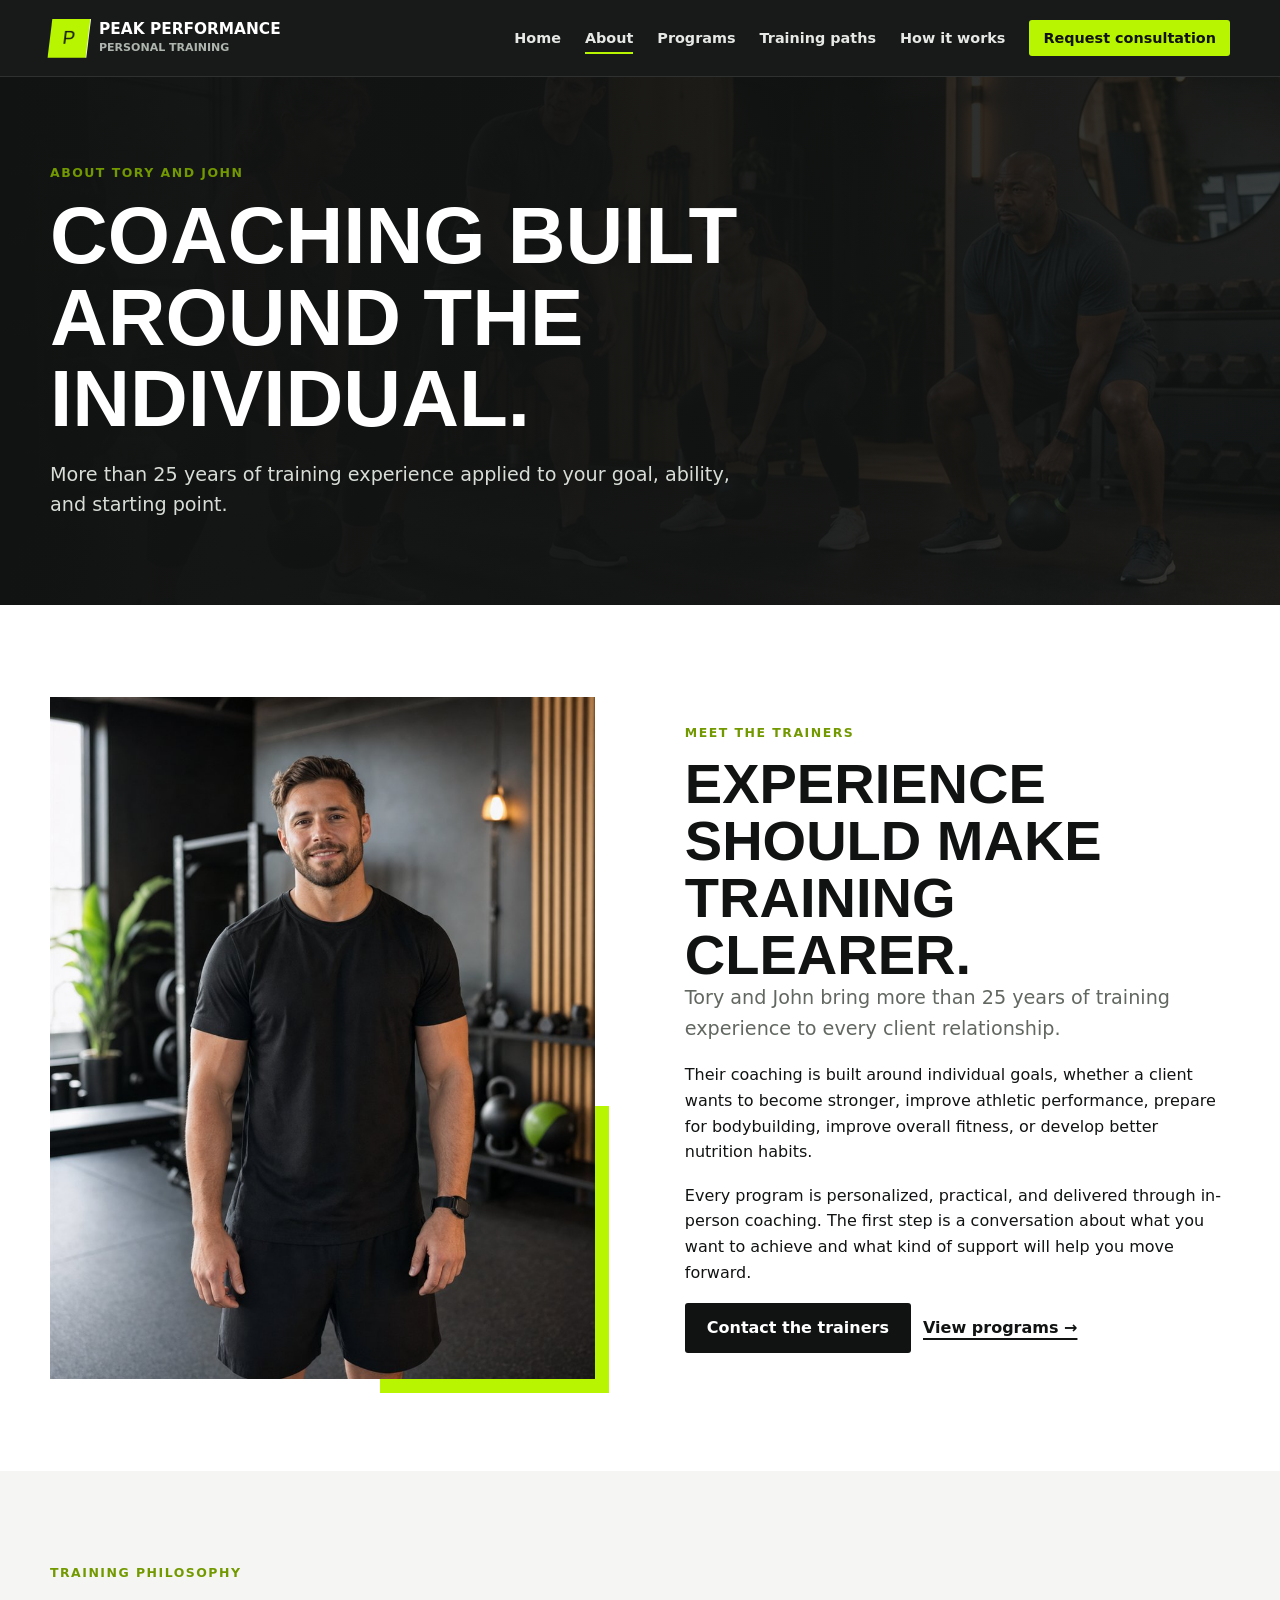
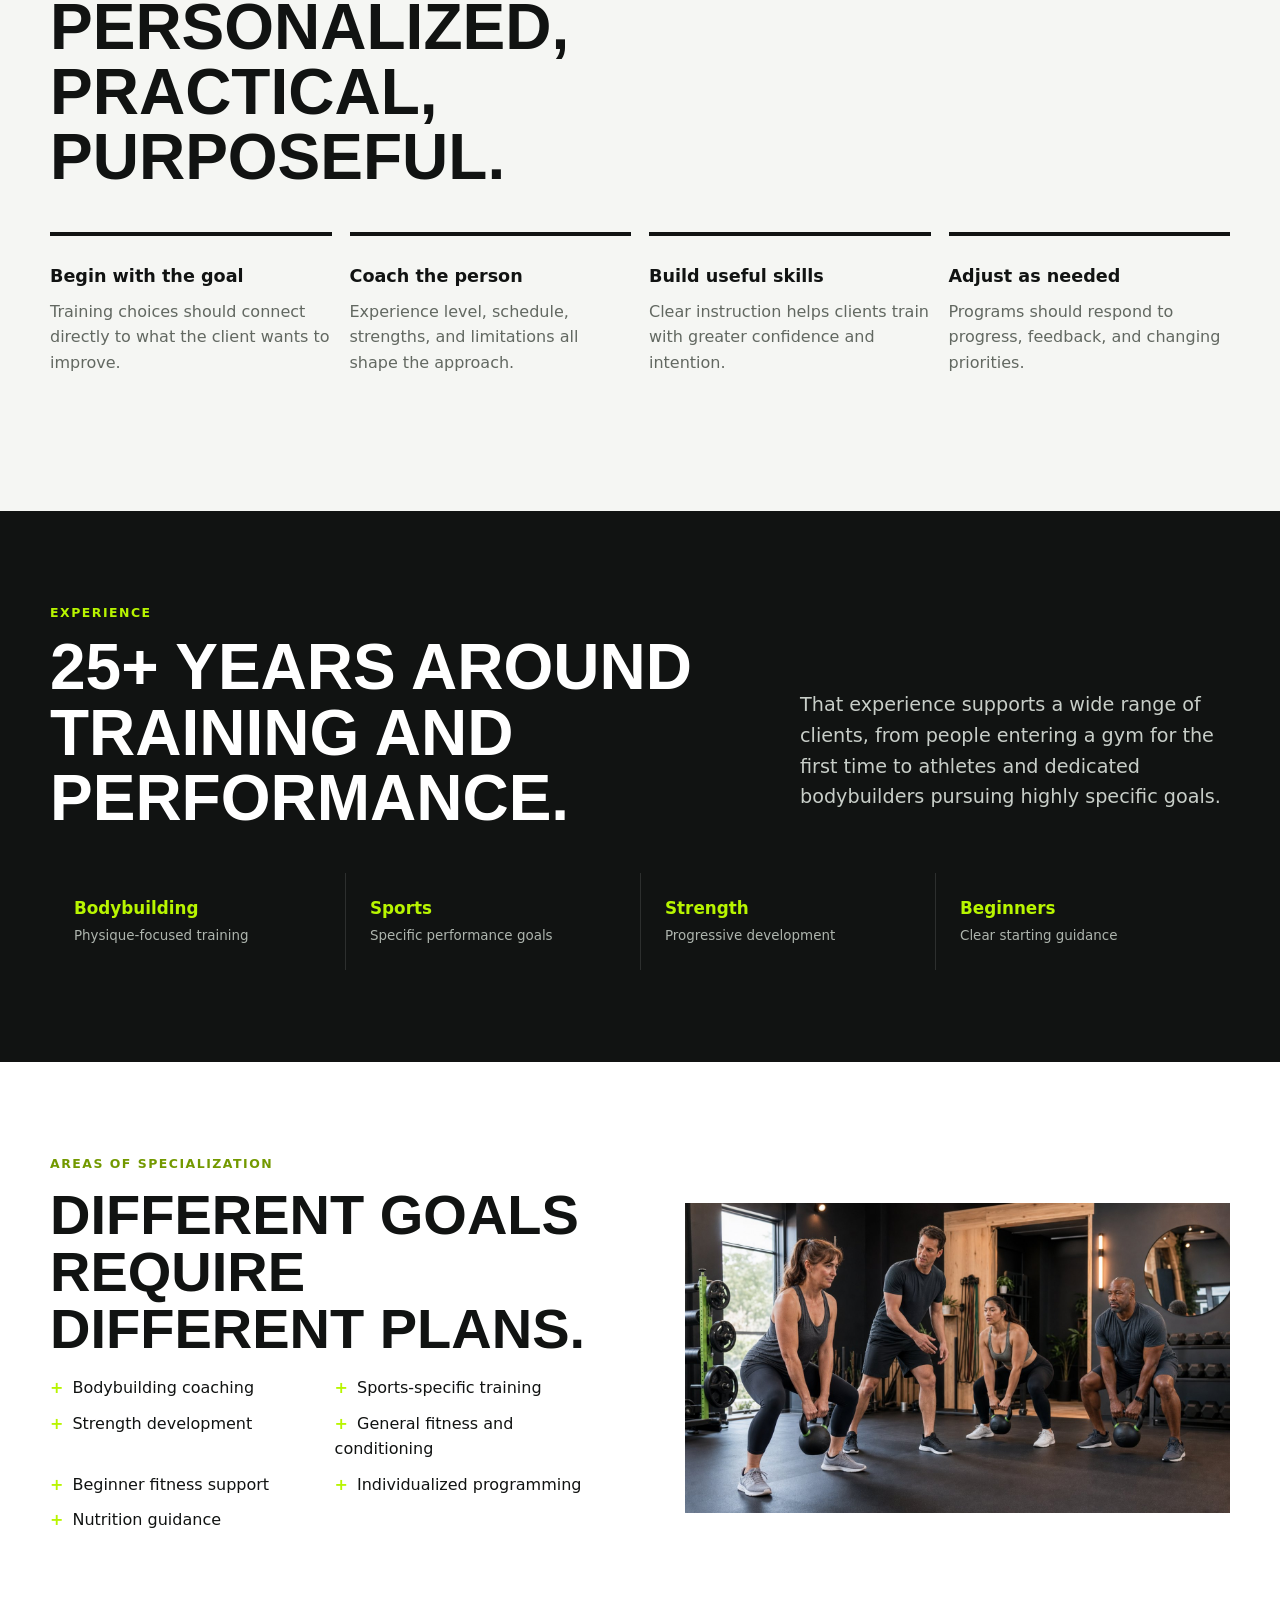
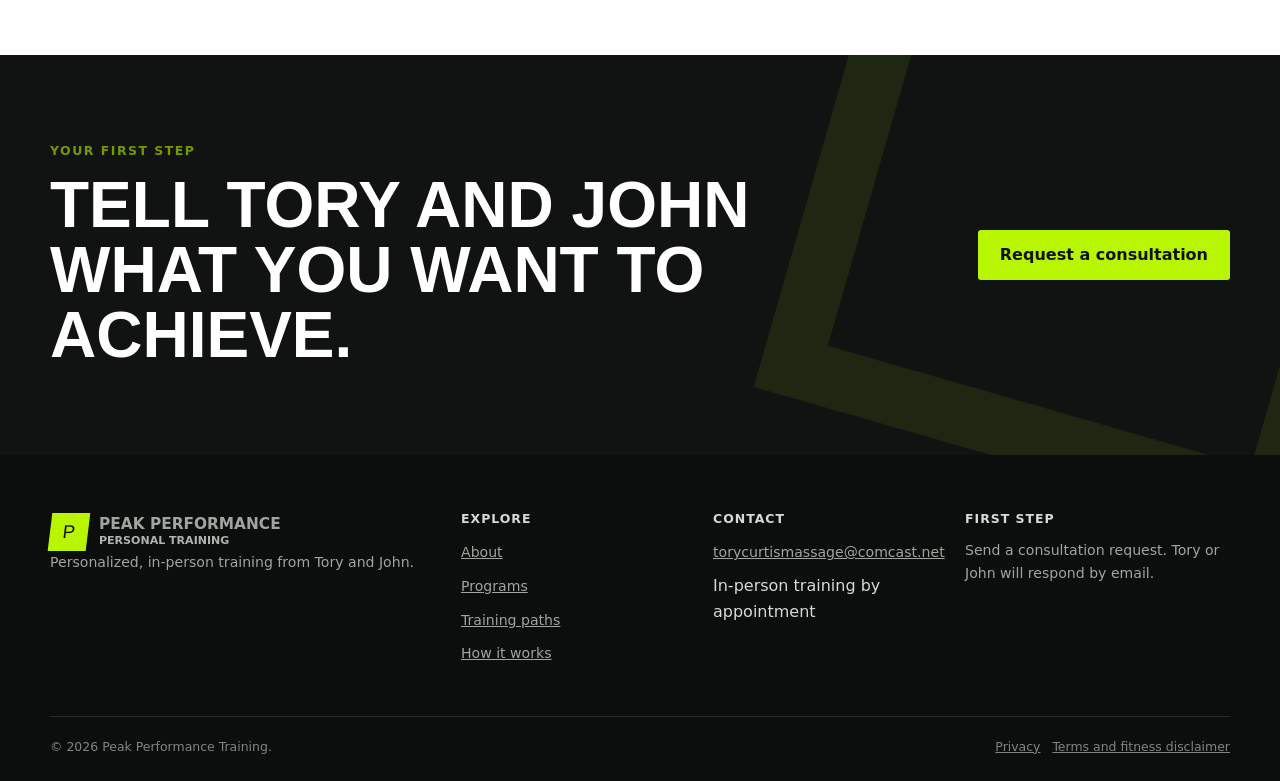
==== about.html @ 2adacbbf "Add files via upload" ====
<!DOCTYPE html>
<html lang="en">
<head>
  <meta charset="utf-8"><meta name="viewport" content="width=device-width, initial-scale=1">
  <meta name="description" content="Meet Tory and John, personal trainers with more than 25 years of experience in individualized strength, bodybuilding, sports, and general fitness coaching.">
  <meta name="theme-color" content="#111312"><meta property="og:title" content="About Tory and John | Peak Performance Training"><meta property="og:image" content="assets/images/trainer-portrait.jpg">
  <title>About Tory and John | Peak Performance Training</title><link rel="stylesheet" href="style.css">
</head>
<body>
  <a class="skip-link" href="#main">Skip to content</a>
  <header class="site-header"><nav class="navbar" aria-label="Primary navigation"><!-- EDITABLE BUSINESS NAME: replace after approval. --><a class="brand" href="index.html" aria-label="Peak Performance Training home"><span class="brand-mark">P</span><span class="brand-copy"><strong>Peak Performance</strong><small>Personal Training</small></span></a><button class="nav-toggle" type="button" aria-label="Open navigation" aria-controls="nav-menu" aria-expanded="false"><span></span><span></span><span></span></button><ul class="nav-menu" id="nav-menu"><li><a href="index.html">Home</a></li><li><a class="active" href="about.html">About</a></li><li><a href="programs.html">Programs</a></li><li><a href="transformations.html">Training paths</a></li><li><a href="pricing.html">How it works</a></li><li><a class="nav-cta" href="contact.html#consultation">Request consultation</a></li></ul></nav></header>
  <main id="main">
    <section class="page-hero"><div class="container reveal"><p class="eyebrow">About Tory and John</p><h1>Coaching built around the individual.</h1><p class="lead">More than 25 years of training experience applied to your goal, ability, and starting point.</p></div></section>
    <section class="section"><div class="container split"><div class="split-media reveal"><img src="assets/images/trainer-portrait.jpg" width="900" height="1125" alt="Trainer in a professional gym environment"></div><div class="reveal"><p class="eyebrow">Meet the trainers</p><h2>Experience should make training clearer.</h2><p class="lead">Tory and John bring more than 25 years of training experience to every client relationship.</p><p>Their coaching is built around individual goals, whether a client wants to become stronger, improve athletic performance, prepare for bodybuilding, improve overall fitness, or develop better nutrition habits.</p><p>Every program is personalized, practical, and delivered through in-person coaching. The first step is a conversation about what you want to achieve and what kind of support will help you move forward.</p><div class="btn-row"><a class="btn btn-dark" href="contact.html#consultation">Contact the trainers</a><a class="text-link" href="programs.html">View programs &rarr;</a></div></div></div></section>
    <section class="section surface"><div class="container"><div class="section-head reveal"><div><p class="eyebrow">Training philosophy</p><h2>Personalized, practical, purposeful.</h2></div></div><div class="value-grid"><article class="value"><strong>Begin with the goal</strong><p>Training choices should connect directly to what the client wants to improve.</p></article><article class="value"><strong>Coach the person</strong><p>Experience level, schedule, strengths, and limitations all shape the approach.</p></article><article class="value"><strong>Build useful skills</strong><p>Clear instruction helps clients train with greater confidence and intention.</p></article><article class="value"><strong>Adjust as needed</strong><p>Programs should respond to progress, feedback, and changing priorities.</p></article></div></div></section>
    <section class="section dark"><div class="container"><div class="section-head reveal"><div><p class="eyebrow">Experience</p><h2>25+ years around training and performance.</h2></div><p class="lead">That experience supports a wide range of clients, from people entering a gym for the first time to athletes and dedicated bodybuilders pursuing highly specific goals.</p></div><div class="trust-grid"><div class="trust-item"><strong>Bodybuilding</strong><span>Physique-focused training</span></div><div class="trust-item"><strong>Sports</strong><span>Specific performance goals</span></div><div class="trust-item"><strong>Strength</strong><span>Progressive development</span></div><div class="trust-item"><strong>Beginners</strong><span>Clear starting guidance</span></div></div></div></section>
    <section class="section"><div class="container split"><div class="reveal"><p class="eyebrow">Areas of specialization</p><h2>Different goals require different plans.</h2><ul class="credential-list"><li>Bodybuilding coaching</li><li>Sports-specific training</li><li>Strength development</li><li>General fitness and conditioning</li><li>Beginner fitness support</li><li>Individualized programming</li><li>Nutrition guidance</li></ul></div><img class="reveal" src="assets/images/group-training.jpg" width="1600" height="900" alt="In-person strength coaching in a gym with racks, weights, and training equipment" decoding="async"></div></section>
    <section class="cta"><div class="container"><div><p class="eyebrow">Your first step</p><h2>Tell Tory and John what you want to achieve.</h2></div><a class="btn btn-primary" href="contact.html#consultation">Request a consultation</a></div></section>
  </main>
  <footer class="site-footer"><div class="container"><div class="footer-grid"><div><a class="brand" href="index.html"><span class="brand-mark">P</span><span class="brand-copy"><strong>Peak Performance</strong><small>Personal Training</small></span></a><p>Personalized, in-person training from Tory and John.</p></div><div><h3>Explore</h3><ul class="footer-links"><li><a href="about.html">About</a></li><li><a href="programs.html">Programs</a></li><li><a href="transformations.html">Training paths</a></li><li><a href="pricing.html">How it works</a></li></ul></div><div><h3>Contact</h3><ul class="footer-links"><li><a href="mailto:torycurtismassage@comcast.net">torycurtismassage@comcast.net</a></li><li>In-person training by appointment</li></ul></div><div><h3>First step</h3><p>Send a consultation request. Tory or John will respond by email.</p></div></div><div class="footer-bottom"><span>&copy; <span data-year></span> Peak Performance Training.</span><span><a href="privacy.html">Privacy</a> &nbsp; <a href="terms.html">Terms and fitness disclaimer</a></span></div></div></footer>
  <button class="back-to-top" type="button" aria-label="Back to top">&uarr;</button><script src="script.js" defer></script><script defer src="/_vercel/insights/script.js"></script><script defer src="/_vercel/speed-insights/script.js"></script>
</body></html>
---- style.css ----
/* ================================================================
   PEAK PERFORMANCE TRAINING
   EDITABLE COLORS: Change the variables in :root.
   ================================================================ */
:root {
  --ink: #111312;
  --charcoal: #1b1e1c;
  --surface: #f5f6f3;
  --white: #ffffff;
  --muted: #626861;
  --line: #d9ddd7;
  --green: #b8f500;
  --green-dark: #739900;
  --warm: #f28a3b;
  --max: 1180px;
  --header: 76px;
  --radius: 6px;
  --shadow: 0 16px 48px rgba(17, 19, 18, 0.12);
}

* { box-sizing: border-box; }
[hidden] { display: none !important; }
html { scroll-behavior: smooth; }
body {
  margin: 0;
  overflow-x: clip;
  color: var(--ink);
  background: var(--white);
  font-family: Inter, ui-sans-serif, system-ui, -apple-system, BlinkMacSystemFont, "Segoe UI", sans-serif;
  line-height: 1.6;
  letter-spacing: 0;
}
img { display: block; max-width: 100%; height: auto; }
a { color: inherit; }
button, input, select, textarea { font: inherit; }
button { cursor: pointer; }
:focus-visible { outline: 3px solid var(--warm); outline-offset: 3px; }
.skip-link { position: fixed; top: -80px; left: 16px; z-index: 9999; padding: 12px 16px; background: var(--white); color: var(--ink); }
.skip-link:focus { top: 12px; }
.container { width: min(calc(100% - 40px), var(--max)); margin-inline: auto; }
.section { padding: 92px 0; }
.section-sm { padding: 64px 0; }
.surface { background: var(--surface); }
.dark { color: var(--white); background: var(--ink); }
.eyebrow { margin: 0 0 12px; color: var(--green-dark); font-size: 0.78rem; font-weight: 850; letter-spacing: 0.12em; text-transform: uppercase; }
.dark .eyebrow, .hero .eyebrow { color: var(--green); }
h1, h2, h3 { margin: 0; font-family: "Arial Narrow", Impact, sans-serif; font-weight: 800; line-height: 1.02; letter-spacing: 0; text-transform: uppercase; }
h1 { max-width: 900px; font-size: 5.5rem; }
h2 { font-size: 4rem; }
h3 { font-size: 1.5rem; }
p { margin: 0 0 18px; }
.lead { max-width: 720px; color: var(--muted); font-size: 1.2rem; }
.dark .lead { color: #c8cec8; }
.section-head { display: flex; align-items: end; justify-content: space-between; gap: 32px; margin-bottom: 42px; }
.section-head h2 { max-width: 760px; }
.section-head .lead { max-width: 430px; }
.btn-row { display: flex; flex-wrap: wrap; gap: 12px; align-items: center; }
.btn { display: inline-flex; min-height: 50px; align-items: center; justify-content: center; gap: 9px; padding: 0 21px; border: 1px solid transparent; border-radius: 3px; font-weight: 800; text-decoration: none; transition: transform 180ms ease, background 180ms ease, color 180ms ease, border-color 180ms ease; }
.btn:hover { transform: translateY(-2px); }
.btn-primary { color: var(--ink); background: var(--green); }
.btn-primary:hover { background: #cbff2b; }
.btn-dark { color: var(--white); background: var(--ink); }
.btn-dark:hover { background: #303531; }
.btn-outline { color: var(--white); border-color: rgba(255,255,255,.45); background: transparent; }
.btn-outline:hover { color: var(--ink); border-color: var(--white); background: var(--white); }
.text-link { display: inline-flex; align-items: center; gap: 8px; color: var(--ink); font-weight: 850; text-decoration-thickness: 2px; text-underline-offset: 5px; }

/* Header: EDITABLE BUSINESS NAME, PHONE, AND LINKS are in each HTML file. */
.site-header { position: sticky; top: 0; z-index: 1000; min-height: var(--header); color: var(--white); background: rgba(17,19,18,.97); border-bottom: 1px solid rgba(255,255,255,.1); }
.navbar { width: min(calc(100% - 40px), var(--max)); min-height: var(--header); margin: auto; display: flex; align-items: center; gap: 30px; }
.brand { display: inline-flex; align-items: center; gap: 11px; color: var(--white); text-decoration: none; }
.brand-mark { display: grid; width: 38px; height: 38px; place-items: center; color: var(--ink); background: var(--green); font-family: Impact, sans-serif; font-size: 1.15rem; transform: skew(-7deg); }
.brand-copy { line-height: 1; }
.brand-copy strong { display: block; font-size: .96rem; text-transform: uppercase; }
.brand-copy small { color: #aeb5ae; font-size: .69rem; font-weight: 700; text-transform: uppercase; }
.nav-menu { display: flex; align-items: center; gap: 24px; margin: 0 0 0 auto; padding: 0; list-style: none; }
.nav-menu a { position: relative; color: #e5e8e4; font-size: .9rem; font-weight: 750; text-decoration: none; }
.nav-menu a:not(.nav-cta)::after { content: ""; position: absolute; left: 0; bottom: -8px; width: 100%; height: 2px; background: var(--green); transform: scaleX(0); transform-origin: left; transition: transform 180ms ease; }
.nav-menu a:hover::after, .nav-menu a.active::after { transform: scaleX(1); }
.nav-cta { padding: 10px 14px; color: var(--ink) !important; background: var(--green); border-radius: 3px; }
.nav-toggle { display: none; width: 44px; height: 44px; margin-left: auto; border: 0; background: transparent; }
.nav-toggle span { display: block; width: 24px; height: 2px; margin: 5px auto; background: var(--white); transition: transform 180ms ease, opacity 180ms ease; }
.nav-toggle.open span:nth-child(1) { transform: translateY(7px) rotate(45deg); }
.nav-toggle.open span:nth-child(2) { opacity: 0; }
.nav-toggle.open span:nth-child(3) { transform: translateY(-7px) rotate(-45deg); }

/* Home */
.hero { position: relative; min-height: calc(100vh - var(--header)); display: flex; align-items: end; color: var(--white); background: #101311 url("assets/images/hero-training.jpg") center / cover no-repeat; overflow: hidden; }
.hero::before { content: ""; position: absolute; inset: 0; background: linear-gradient(90deg, rgba(9,11,10,.96) 0%, rgba(9,11,10,.72) 46%, rgba(9,11,10,.08) 78%); }
.hero::after { content: ""; position: absolute; left: 0; bottom: 0; width: 40%; height: 7px; background: var(--green); }
.hero-content { position: relative; z-index: 1; width: min(calc(100% - 40px), var(--max)); margin: auto; padding: 52px 0 46px; }
.hero-content h1 { max-width: 700px; font-size: 4.5rem; }
.hero-content .lead { max-width: 590px; margin: 16px 0 22px; color: #e1e4e0; }
.trainer-line { display: flex; align-items: center; gap: 12px; margin-bottom: 18px; font-weight: 800; text-transform: uppercase; }
.trainer-line::before { content: ""; width: 42px; height: 3px; background: var(--green); }
.trust-bar { color: var(--white); background: var(--charcoal); }
.trust-grid { display: grid; grid-template-columns: repeat(4, 1fr); }
.trust-item { padding: 22px 24px; border-left: 1px solid rgba(255,255,255,.12); }
.trust-item:first-child { border-left: 0; }
.trust-item strong { display: block; color: var(--green); font-size: 1.05rem; }
.trust-item span { color: #aeb5ae; font-size: .84rem; }
.program-grid { display: grid; grid-template-columns: repeat(3, 1fr); border-top: 1px solid var(--line); border-left: 1px solid var(--line); }
.program-card { position: relative; min-height: 285px; padding: 30px; border-right: 1px solid var(--line); border-bottom: 1px solid var(--line); background: var(--white); transition: background 180ms ease, transform 180ms ease; }
.program-card:hover { z-index: 1; background: #faffed; transform: translateY(-4px); box-shadow: var(--shadow); }
.icon-box { display: grid; width: 46px; height: 46px; margin-bottom: 34px; place-items: center; color: var(--ink); background: var(--green); font-weight: 900; transform: skew(-5deg); }
.program-card p { color: var(--muted); }
.program-card .text-link { margin-top: 8px; }
.trainer-feature { display: grid; grid-template-columns: .86fr 1.14fr; min-height: 620px; }
.trainer-feature img { width: 100%; height: 100%; object-fit: cover; object-position: center top; }
.trainer-copy { display: flex; flex-direction: column; justify-content: center; padding: 70px clamp(32px, 7vw, 92px); color: var(--white); background: var(--ink); }
.trainer-copy h2 { margin-bottom: 24px; }
.credential-list { display: grid; grid-template-columns: 1fr 1fr; gap: 10px 24px; margin: 18px 0 30px; padding: 0; list-style: none; }
.credential-list li::before { content: "+"; margin-right: 9px; color: var(--green); font-weight: 900; }
.stats { display: grid; grid-template-columns: repeat(4, 1fr); gap: 1px; background: var(--line); }
.stat { padding: 34px 24px; text-align: center; background: var(--white); }
.stat strong { display: block; font-family: Impact, sans-serif; font-size: 3.7rem; line-height: 1; }
.stat span { color: var(--muted); font-size: .85rem; font-weight: 750; text-transform: uppercase; }
.transformation-feature { display: grid; grid-template-columns: 1.35fr .65fr; overflow: hidden; color: var(--white); background: var(--ink); }
.transformation-feature img { width: 100%; height: 100%; min-height: 460px; object-fit: cover; }
.transformation-copy { display: flex; flex-direction: column; justify-content: center; padding: 48px; }
.result-list { margin: 22px 0 28px; padding: 0; list-style: none; }
.result-list li { padding: 11px 0; border-top: 1px solid rgba(255,255,255,.16); }
.result-list strong { color: var(--green); }

/* Inner pages */
.page-hero { position: relative; min-height: 430px; display: flex; align-items: end; padding: 86px 0 66px; color: var(--white); background: #151816; overflow: hidden; }
.page-hero::before { content: ""; position: absolute; inset: 0; opacity: .26; background: url("assets/images/group-training.jpg") center / cover no-repeat; }
.page-hero::after { content: ""; position: absolute; inset: 0; background: linear-gradient(90deg, #111312 0%, rgba(17,19,18,.8) 56%, rgba(17,19,18,.25)); }
.page-hero .container { position: relative; z-index: 1; }
.page-hero h1 { max-width: 830px; font-size: 5rem; }
.page-hero .lead { margin-top: 20px; color: #d8ddd7; }
.page-hero .btn { margin-top: 10px; }
.split { display: grid; grid-template-columns: 1fr 1fr; gap: clamp(36px, 7vw, 90px); align-items: center; }
.split > *, .program-detail > *, .contact-layout > *, .gallery-grid > *, .footer-grid > * { min-width: 0; }
.split h2 { font-size: 3.5rem; }
.split-media { position: relative; }
.split-media img { width: 100%; aspect-ratio: 4 / 5; object-fit: cover; }
.split-media::after { content: ""; position: absolute; right: -14px; bottom: -14px; width: 42%; height: 42%; z-index: -1; background: var(--green); }
.value-grid { display: grid; grid-template-columns: repeat(4, 1fr); gap: 18px; }
.value { padding: 26px 0; border-top: 4px solid var(--ink); }
.value strong { display: block; margin-bottom: 8px; font-size: 1.1rem; }
.value p { color: var(--muted); }
.timeline { position: relative; display: grid; grid-template-columns: repeat(4, 1fr); gap: 24px; margin-top: 42px; }
.timeline::before { content: ""; position: absolute; top: 18px; left: 0; right: 0; height: 2px; background: var(--line); }
.timeline-item { position: relative; padding-top: 46px; }
.timeline-item::before { content: ""; position: absolute; top: 10px; left: 0; width: 18px; height: 18px; border: 5px solid var(--white); border-radius: 50%; background: var(--green-dark); box-shadow: 0 0 0 2px var(--green-dark); }
.timeline-item strong { display: block; font-size: 1.1rem; }
.timeline-item span { color: var(--muted); }

/* Programs */
.program-detail { display: grid; grid-template-columns: 80px 1fr .65fr; gap: 28px; padding: 42px 0; border-top: 1px solid var(--line); align-items: start; }
.program-number { font-family: Impact, sans-serif; font-size: 2.8rem; color: var(--green-dark); }
.program-detail h2 { margin-bottom: 16px; font-size: 3.2rem; }
.program-detail p { color: var(--muted); }
.program-meta { padding-left: 28px; border-left: 1px solid var(--line); }
.program-meta strong { display: block; margin-top: 12px; font-size: .76rem; text-transform: uppercase; }
.program-meta span { color: var(--muted); }

/* Transformations */
.gallery-grid { display: grid; grid-template-columns: repeat(2, 1fr); gap: 24px; }
.story { overflow: hidden; border: 1px solid var(--line); background: var(--white); }
.story img { width: 100%; aspect-ratio: 16 / 9; object-fit: cover; }
.story-copy { padding: 28px; }
.story-copy p { color: var(--muted); }
.story-metrics { display: flex; flex-wrap: wrap; gap: 8px; margin-top: 20px; }
.metric { padding: 7px 10px; color: var(--ink); background: #e9f5c7; border-radius: 2px; font-size: .78rem; font-weight: 800; }
.disclaimer { padding: 18px 20px; color: #545a54; background: #f0f1ee; border-left: 4px solid var(--warm); font-size: .85rem; }

/* Pricing */
.plan-finder-section { background: var(--ink); color: var(--white); }
.plan-finder-layout { display: grid; grid-template-columns: .72fr 1.28fr; gap: clamp(40px, 8vw, 100px); align-items: start; }
.plan-finder-intro { position: sticky; top: calc(var(--header) + 36px); }
.plan-finder-intro h2 { max-width: 500px; }
.plan-finder-intro .lead { margin-top: 20px; color: #c8cec8; }
.plan-finder-points { display: flex; flex-wrap: wrap; gap: 10px 22px; margin: 28px 0 0; padding: 0; list-style: none; }
.plan-finder-points li { color: #dfe4de; font-size: .84rem; font-weight: 800; }
.plan-finder-points li::before { content: "+"; margin-right: 8px; color: var(--green); }
.plan-quiz { min-height: 540px; padding: clamp(26px, 4vw, 46px); color: var(--ink); background: var(--white); }
.quiz-progress { margin-bottom: 32px; }
.quiz-progress > div:first-child { display: flex; justify-content: space-between; gap: 18px; margin-bottom: 11px; font-size: .78rem; text-transform: uppercase; }
.quiz-progress span { color: var(--muted); }
.quiz-progress-track { height: 5px; overflow: hidden; background: var(--line); }
.quiz-progress-track span { display: block; height: 100%; background: var(--green-dark); transition: width 220ms ease; }
.quiz-step { margin: 0; padding: 0; border: 0; }
.quiz-step legend { margin-bottom: 24px; font-family: "Arial Narrow", Impact, sans-serif; font-size: 2.15rem; font-weight: 800; line-height: 1.05; text-transform: uppercase; }
.quiz-option { display: flex; min-height: 82px; align-items: center; gap: 14px; margin-bottom: 10px; padding: 14px 16px; border: 1px solid var(--line); cursor: pointer; transition: border-color 160ms ease, background 160ms ease; }
.quiz-option:hover, .quiz-option:has(input:checked) { border-color: var(--ink); background: #f5fbdc; box-shadow: inset 5px 0 var(--green); }
.quiz-option input { flex: 0 0 auto; width: 20px; height: 20px; accent-color: var(--green-dark); }
.quiz-option span { display: grid; }
.quiz-option strong { font-size: .98rem; }
.quiz-option small { color: var(--muted); }
.quiz-actions { display: flex; align-items: center; justify-content: flex-end; gap: 22px; margin-top: 24px; }
.quiz-back, .quiz-restart { padding: 8px 0; color: var(--ink); border: 0; border-bottom: 2px solid var(--ink); background: transparent; font-weight: 800; }
.quiz-message { min-height: 24px; margin: 12px 0 0; color: #9a4e16; font-weight: 800; }
.quiz-result { padding-top: 8px; }
.quiz-result:focus { outline: none; }
.quiz-result-heading { display: flex; align-items: end; justify-content: space-between; gap: 20px; margin-bottom: 16px; padding-bottom: 18px; border-bottom: 1px solid var(--line); }
.quiz-result-heading h3 { font-size: 2.5rem; }
.quiz-result-heading > strong { color: var(--green-dark); font-size: 1.05rem; }
.quiz-result .feature-list { margin: 24px 0; }
.quiz-result > small { display: block; margin-top: 20px; color: var(--muted); }
.pricing-grid { display: grid; grid-template-columns: repeat(3, 1fr); gap: 18px; align-items: stretch; }
.price-card { position: relative; display: flex; flex-direction: column; padding: 34px; border: 1px solid var(--line); background: var(--white); }
.price-card.featured { border: 2px solid var(--ink); box-shadow: var(--shadow); }
.price-badge { position: absolute; top: 0; right: 0; padding: 7px 12px; color: var(--ink); background: var(--green); font-size: .7rem; font-weight: 900; text-transform: uppercase; }
.price { margin: 22px 0 4px; font-family: Impact, sans-serif; font-size: 3.8rem; line-height: 1; }
.price small { font-family: inherit; font-size: 1rem; }
.price-card > p { color: var(--muted); }
.plan-fit { display: grid; gap: 0; margin: 22px 0 0; border-top: 1px solid var(--line); }
.plan-fit div { display: grid; grid-template-columns: .8fr 1.2fr; gap: 12px; padding: 10px 0; border-bottom: 1px solid var(--line); }
.plan-fit dt { color: var(--muted); font-size: .72rem; font-weight: 850; text-transform: uppercase; }
.plan-fit dd { margin: 0; font-size: .82rem; font-weight: 800; }
.feature-list { flex: 1; margin: 24px 0 30px; padding: 0; list-style: none; }
.feature-list li { padding: 10px 0; border-top: 1px solid var(--line); }
.feature-list li::before { content: "+"; margin-right: 9px; color: var(--green-dark); font-weight: 900; }
.payment-actions { display: grid; gap: 14px; }
.payment-actions .text-link { width: fit-content; font-size: .86rem; }
.payment-status, .integration-status { min-height: 28px; margin: 24px 0 0; color: #9a4e16; font-weight: 800; }
.secure-checkout { display: flex; align-items: center; gap: 24px; margin-top: 28px; padding: 20px 24px; color: var(--white); background: var(--charcoal); }
.secure-checkout strong { flex: 0 0 auto; color: var(--green); }
.secure-checkout span { color: #c8cec8; font-size: .86rem; }
.secure-checkout .btn { flex: 0 0 auto; margin-left: auto; }
.policy-strip { display: grid; grid-template-columns: repeat(3, 1fr); gap: 1px; margin-top: 44px; background: var(--line); }
.policy-strip div { padding: 24px; background: var(--surface); }
.policy-strip strong { display: block; }
.policy-strip span { color: var(--muted); font-size: .88rem; }
.comparison-wrap { margin-top: 44px; overflow-x: auto; border: 1px solid var(--line); background: var(--white); }
.plan-comparison { width: 100%; min-width: 720px; border-collapse: collapse; text-align: left; }
.plan-comparison caption { padding: 22px 24px; color: var(--white); background: var(--ink); font-family: "Arial Narrow", Impact, sans-serif; font-size: 1.6rem; font-weight: 800; text-align: left; text-transform: uppercase; }
.plan-comparison th, .plan-comparison td { padding: 15px 20px; border-bottom: 1px solid var(--line); }
.plan-comparison thead th { color: var(--muted); background: var(--surface); font-size: .76rem; text-transform: uppercase; }
.plan-comparison tbody th { width: 28%; }
.plan-comparison td { color: var(--muted); }
.onboarding-strip { display: grid; grid-template-columns: repeat(4, 1fr); margin: 0; padding: 0; color: var(--white); background: var(--ink); list-style: none; }
.onboarding-strip li { min-height: 220px; padding: 28px; border-right: 1px solid #373c38; }
.onboarding-strip li:last-child { border-right: 0; }
.onboarding-strip span { display: block; color: var(--green); font-family: Impact, sans-serif; font-size: 2rem; }
.onboarding-strip strong { display: block; margin: 24px 0 8px; font-size: 1.05rem; text-transform: uppercase; }
.onboarding-strip p { color: #bfc5be; font-size: .88rem; }

/* Local search section: replace Your City and service area details in index.html. */
.local-section { padding: 0; color: var(--white); background: var(--ink); }
.local-layout { display: grid; grid-template-columns: 1.1fr .9fr; min-height: 470px; }
.local-copy { display: flex; flex-direction: column; justify-content: center; padding: 72px clamp(28px, 6vw, 80px); }
.local-copy .lead { margin: 20px 0 26px; color: #c8cec8; }
.local-details { display: grid; grid-template-columns: repeat(2, 1fr); gap: 1px; align-content: center; padding: 44px; background: #303531; }
.local-detail { min-height: 150px; padding: 24px; background: var(--charcoal); }
.local-detail span { display: block; margin-bottom: 8px; color: var(--green); font-size: .72rem; font-weight: 850; text-transform: uppercase; }
.local-detail strong { display: block; font-size: 1.05rem; }
.local-detail small { color: #aeb5ae; }

/* Forms and booking */
.contact-layout { display: grid; grid-template-columns: 1fr .82fr; gap: 64px; align-items: start; }
.form-grid { display: grid; grid-template-columns: 1fr 1fr; gap: 18px; }
.field { display: flex; flex-direction: column; gap: 7px; }
.field.full { grid-column: 1 / -1; }
.field label { font-size: .82rem; font-weight: 800; }
.field input, .field select, .field textarea { width: 100%; min-height: 50px; padding: 12px 13px; color: var(--ink); border: 1px solid #bfc5be; border-radius: 2px; background: var(--white); }
.field textarea { min-height: 130px; resize: vertical; }
.field input:focus, .field select:focus, .field textarea:focus { border-color: var(--green-dark); outline: 2px solid rgba(115,153,0,.2); }
.form-status { min-height: 25px; margin: 14px 0 0; font-weight: 700; }
.contact-panel { padding: 34px; color: var(--white); background: var(--ink); }
.contact-panel a { color: var(--white); overflow-wrap: anywhere; }
.contact-list { margin: 24px 0; padding: 0; list-style: none; }
.contact-list li { padding: 16px 0; border-top: 1px solid rgba(255,255,255,.15); }
.contact-list span { display: block; color: #aeb5ae; font-size: .75rem; text-transform: uppercase; }
.contact-actions { display: flex; flex-direction: column; align-items: flex-start; gap: 18px; }
.light-link { color: var(--white); }
.booking-launch { display: grid; grid-template-columns: 1fr auto; align-items: center; gap: 40px; padding: 36px; color: var(--white); background: var(--ink); }
.booking-launch h3 { margin-bottom: 12px; font-size: 2rem; }
.booking-launch p { max-width: 700px; color: #c8cec8; }
.booking-steps { display: flex; flex-wrap: wrap; gap: 10px 22px; margin: 22px 0 0; padding: 0; list-style: none; }
.booking-steps li { color: #dfe4de; font-size: .86rem; font-weight: 750; }
.booking-steps li::before { content: "+"; margin-right: 8px; color: var(--green); }
.calendar-shell { overflow: hidden; min-height: 700px; border: 1px solid var(--line); background: var(--white); }
.calendar-shell iframe { width: 100%; height: 700px; border: 0; }
.calendar-note { padding: 18px; color: var(--muted); background: var(--surface); font-size: .84rem; }

/* Instant booking drawer */
body.booking-open { overflow: hidden; }
.booking-modal { position: fixed; inset: 0; z-index: 3000; visibility: hidden; pointer-events: none; }
.booking-modal.open { visibility: visible; pointer-events: auto; }
.booking-scrim { position: absolute; inset: 0; width: 100%; height: 100%; border: 0; background: rgba(8,10,9,.72); opacity: 0; transition: opacity 240ms ease; }
.booking-modal.open .booking-scrim { opacity: 1; }
.booking-drawer { position: absolute; top: 0; right: 0; width: min(680px, 100%); height: 100dvh; padding: 32px clamp(24px, 5vw, 46px) 54px; overflow-y: auto; color: var(--ink); background: var(--white); box-shadow: -24px 0 70px rgba(0,0,0,.28); transform: translateX(100%); transition: transform 280ms ease; }
.booking-modal.open .booking-drawer { transform: translateX(0); }
.booking-drawer-head { display: flex; align-items: start; justify-content: space-between; gap: 24px; }
.booking-drawer-head h2 { font-size: 3rem; }
.booking-close { flex: 0 0 auto; display: grid; width: 44px; height: 44px; place-items: center; padding: 0; color: var(--ink); border: 1px solid var(--line); background: var(--white); font-size: 2rem; line-height: 1; }
.booking-close:hover { background: var(--surface); }
.booking-assurance { display: grid; gap: 2px; margin: 24px 0; padding: 17px 19px; color: var(--white); background: var(--ink); border-left: 5px solid var(--green); }
.booking-assurance strong { color: var(--green); }
.booking-assurance span { color: #d5dad4; font-size: .88rem; }
.booking-plan-cue { margin-bottom: 20px; padding: 11px 14px; color: var(--ink); background: #eef8cf; font-size: .84rem; font-weight: 800; }
.booking-progress { display: grid; grid-template-columns: repeat(3, 1fr); gap: 1px; margin: 0 0 30px; padding: 0; background: var(--line); list-style: none; }
.booking-progress li { display: flex; align-items: center; gap: 8px; padding: 11px 10px; color: var(--muted); background: var(--surface); font-size: .78rem; font-weight: 850; text-transform: uppercase; }
.booking-progress span { display: grid; width: 24px; height: 24px; place-items: center; color: var(--muted); border: 1px solid #b8beb7; border-radius: 50%; }
.booking-progress li.active { color: var(--ink); background: #eef8cf; }
.booking-progress li.active span, .booking-progress li.complete span { color: var(--ink); border-color: var(--green); background: var(--green); }
.booking-step-heading { display: flex; align-items: end; justify-content: space-between; gap: 18px; }
.booking-step-heading h3, .booking-success h3 { font-size: 2rem; }
.booking-timezone { color: var(--muted); font-size: .76rem; font-weight: 750; }
.booking-help { margin: 12px 0 22px; color: var(--muted); }
.booking-date-grid { display: grid; grid-template-columns: repeat(4, 1fr); gap: 8px; }
.booking-date { min-height: 92px; padding: 10px 6px; color: var(--ink); border: 1px solid var(--line); background: var(--white); }
.booking-date span, .booking-date small { display: block; color: var(--muted); font-size: .72rem; font-weight: 800; text-transform: uppercase; }
.booking-date strong { display: block; margin: 2px 0; font-size: 1.45rem; line-height: 1; }
.booking-date:hover, .booking-date.selected { border-color: var(--ink); background: #eef8cf; box-shadow: inset 0 -4px var(--green); }
.booking-label { margin: 26px 0 10px; font-size: .78rem; font-weight: 850; text-transform: uppercase; }
.booking-time-grid { display: grid; grid-template-columns: repeat(3, 1fr); gap: 8px; min-height: 48px; }
.booking-time { min-height: 48px; padding: 8px; color: var(--ink); border: 1px solid var(--line); background: var(--white); font-weight: 800; }
.booking-time:hover, .booking-time.selected { color: var(--ink); border-color: var(--ink); background: var(--green); }
.booking-empty { grid-column: 1 / -1; margin: 0; padding: 12px; color: var(--muted); background: var(--surface); font-size: .86rem; }
.booking-selection { min-height: 28px; margin: 18px 0 8px; color: var(--green-dark); font-weight: 850; }
.booking-continue { width: 100%; }
.booking-continue:disabled { color: #7b817a; background: #e2e5e0; cursor: not-allowed; }
.booking-fine-print { margin: 12px 0 0; color: #777d76; font-size: .72rem; }
.booking-fine-print code { color: inherit; }
.selected-slot { margin: 18px 0; padding: 14px 16px; color: var(--ink); background: #eef8cf; border-left: 4px solid var(--green-dark); font-weight: 850; }
.drawer-fields { display: grid; grid-template-columns: 1fr 1fr; gap: 15px; }
.drawer-fields textarea { min-height: 92px; }
.booking-consent { display: flex; align-items: start; gap: 10px; margin: 18px 0; color: var(--muted); font-size: .78rem; }
.booking-consent input { flex: 0 0 auto; width: 18px; height: 18px; margin-top: 2px; accent-color: var(--green-dark); }
.booking-form-actions { display: flex; align-items: center; justify-content: space-between; gap: 16px; }
.booking-back, .booking-new { padding: 9px 0; color: var(--ink); border: 0; border-bottom: 2px solid var(--ink); background: transparent; font-weight: 800; }
.booking-success { padding-top: 16px; }
.success-mark { display: grid; width: 58px; height: 58px; margin-bottom: 24px; place-items: center; color: var(--ink); background: var(--green); border-radius: 50%; font-size: 1.6rem; font-weight: 900; }
.booking-success .lead { margin-top: 12px; }
.success-summary { margin: 22px 0; padding: 18px; color: var(--white); background: var(--ink); border-left: 5px solid var(--green); font-weight: 850; }
.booking-next { display: grid; gap: 5px; margin-bottom: 24px; padding-bottom: 22px; border-bottom: 1px solid var(--line); }
.booking-next span { color: var(--muted); }
.booking-new { margin-top: 24px; }
.booking-embed iframe { width: 100%; height: calc(100dvh - 225px); min-height: 620px; border: 1px solid var(--line); }
.booking-embed p { color: var(--muted); font-size: .82rem; }
.success-page { min-height: calc(100vh - 184px); display: grid; max-width: 850px; align-content: center; }
.success-page h1 { max-width: 780px; font-size: 4.7rem; }
.success-page .lead { margin: 22px 0; color: #c8cec8; }
.success-page .booking-next { max-width: 700px; }
.success-page .disclaimer { max-width: 700px; margin-top: 28px; color: #cbd0ca; background: #232724; }

/* FAQ, slider, CTA */
.faq { max-width: 880px; }
.faq-item { border-top: 1px solid var(--line); }
.faq-question { width: 100%; display: flex; justify-content: space-between; gap: 20px; padding: 22px 0; color: var(--ink); border: 0; background: transparent; text-align: left; font-weight: 850; }
.faq-question::after { content: "+"; color: var(--green-dark); font-size: 1.4rem; line-height: 1; }
.faq-question[aria-expanded="true"]::after { content: "-"; }
.faq-answer { display: none; max-width: 720px; padding: 0 0 22px; color: var(--muted); }
.faq-question[aria-expanded="true"] + .faq-answer { display: block; }
.testimonial-wrap { position: relative; min-height: 280px; padding: 52px; color: var(--white); background: var(--ink); }
.testimonial { display: none; }
.testimonial.active { display: block; animation: fade 300ms ease; }
.testimonial blockquote { max-width: 850px; margin: 0 0 22px; font-size: 1.9rem; line-height: 1.35; }
.testimonial cite { color: var(--green); font-style: normal; font-weight: 800; }
.slider-controls { display: flex; gap: 8px; margin-top: 28px; }
.slider-controls button { width: 42px; height: 42px; color: var(--white); border: 1px solid #59605a; background: transparent; }
.slider-controls button:hover { color: var(--ink); background: var(--green); border-color: var(--green); }
.cta { position: relative; padding: 86px 0; overflow: hidden; color: var(--white); background: var(--ink); }
.cta::before { content: ""; position: absolute; right: -100px; top: -140px; width: 440px; height: 440px; border: 60px solid rgba(184,245,0,.08); transform: rotate(16deg); }
.cta .container { position: relative; display: flex; align-items: center; justify-content: space-between; gap: 40px; }
.cta h2 { max-width: 760px; }

/* Footer */
.site-footer { padding: 58px 0 24px; color: #d6dad5; background: #0c0e0d; }
.footer-grid { display: grid; grid-template-columns: 1.4fr .8fr .8fr 1fr; gap: 40px; }
.footer-grid h3 { margin-bottom: 14px; font-family: inherit; font-size: .78rem; letter-spacing: .08em; }
.footer-grid p, .footer-grid a { color: #9fa69f; font-size: .88rem; }
.footer-links { margin: 0; padding: 0; list-style: none; }
.footer-links li { margin: 8px 0; }
.footer-links a:hover { color: var(--green); }
.footer-bottom { display: flex; justify-content: space-between; gap: 24px; margin-top: 42px; padding-top: 20px; border-top: 1px solid #292d2a; color: #7f857f; font-size: .78rem; }
.back-to-top { position: fixed; right: 18px; bottom: 18px; z-index: 800; width: 46px; height: 46px; color: var(--ink); border: 0; border-radius: 50%; background: var(--green); box-shadow: var(--shadow); opacity: 0; pointer-events: none; transform: translateY(12px); transition: opacity 180ms ease, transform 180ms ease; }
.back-to-top.show { opacity: 1; pointer-events: auto; transform: none; }

.reveal { opacity: 0; transform: translateY(22px); transition: opacity 650ms ease, transform 650ms ease; }
.reveal.visible { opacity: 1; transform: none; }

/* Confirmed-client content additions */
.path-grid { display: grid; grid-template-columns: repeat(5, minmax(0, 1fr)); border-top: 1px solid var(--line); border-left: 1px solid var(--line); }
.path-grid .program-card { min-height: 330px; padding: 26px 22px; }
.path-grid .icon-box { margin-bottom: 28px; }
.path-details { display: grid; gap: 0; }
.process-grid { display: grid; grid-template-columns: repeat(5, minmax(0, 1fr)); margin: 0; padding: 0; list-style: none; border: 1px solid var(--line); }
.process-grid li { min-height: 250px; padding: 30px 24px; border-right: 1px solid var(--line); background: var(--white); }
.process-grid li:last-child { border-right: 0; }
.process-grid span { display: inline-grid; width: 38px; height: 38px; margin-bottom: 34px; place-items: center; color: var(--ink); background: var(--green); font-size: .76rem; font-weight: 900; }
.process-grid strong { display: block; margin-bottom: 12px; font-size: 1.08rem; text-transform: uppercase; }
.process-grid p { margin: 0; color: var(--muted); }
.optional { color: var(--muted); font-size: .75rem; font-weight: 600; text-transform: lowercase; }
.contact-steps { display: grid; gap: 16px; margin: 28px 0; padding: 0; list-style: none; }
.contact-steps li { display: grid; grid-template-columns: 32px 1fr; gap: 12px; align-items: center; }
.contact-steps span { display: grid; width: 32px; height: 32px; place-items: center; color: var(--ink); background: var(--green); font-size: .78rem; font-weight: 900; }
.form-status { min-height: 24px; margin: 14px 0 0; font-weight: 700; }
.form-status.success { color: #315f00; }
.btn:disabled { cursor: wait; opacity: .65; transform: none; }
@keyframes fade { from { opacity: 0; } to { opacity: 1; } }

@media (max-width: 980px) {
  h1 { font-size: 4.6rem; }
  h2 { font-size: 3.4rem; }
  .page-hero h1 { font-size: 4.4rem; }
  .nav-toggle { display: block; }
  .nav-menu { position: fixed; inset: var(--header) 0 auto; display: none; flex-direction: column; align-items: stretch; gap: 0; padding: 12px 20px 22px; background: var(--ink); border-top: 1px solid #343834; }
  .nav-menu.open { display: flex; }
  .nav-menu li { border-bottom: 1px solid #2c302d; }
  .nav-menu a { display: block; padding: 15px 4px; }
  .nav-menu a::after { display: none; }
  .nav-cta { margin-top: 10px; text-align: center; }
  .program-grid, .pricing-grid { grid-template-columns: repeat(2, 1fr); }
  .path-grid { grid-template-columns: repeat(3, minmax(0, 1fr)); }
  .process-grid { grid-template-columns: repeat(3, minmax(0, 1fr)); }
  .process-grid li { border-bottom: 1px solid var(--line); }
  .plan-finder-layout, .local-layout { grid-template-columns: 1fr; }
  .plan-finder-intro { position: static; }
  .onboarding-strip { grid-template-columns: repeat(2, 1fr); }
  .trust-grid, .stats, .value-grid { grid-template-columns: repeat(2, 1fr); }
  .trainer-feature, .transformation-feature, .contact-layout { grid-template-columns: 1fr; }
  .trainer-feature img { max-height: 680px; }
  .transformation-feature img { min-height: 0; }
  .timeline { grid-template-columns: repeat(2, 1fr); }
  .timeline::before { display: none; }
  .program-detail { grid-template-columns: 60px 1fr; }
  .program-meta { grid-column: 2; padding-left: 0; border-left: 0; }
  .footer-grid { grid-template-columns: repeat(2, 1fr); }
}

@media (max-width: 700px) {
  :root { --header: 68px; }
  .container, .navbar, .hero-content { width: min(calc(100% - 28px), var(--max)); }
  .section { padding: 68px 0; }
  .section-sm { padding: 48px 0; }
  .brand-copy small { display: none; }
  .hero { min-height: 740px; background-position: 62% center; }
  .hero::before { background: linear-gradient(0deg, rgba(9,11,10,.97) 0%, rgba(9,11,10,.65) 70%, rgba(9,11,10,.24)); }
  .hero-content { padding: 66px 0 56px; }
  .hero-content h1 { font-size: 3.15rem; }
  h1 { font-size: 3.15rem; }
  .page-hero h1 { max-width: 100%; font-size: 2.1rem; overflow-wrap: anywhere; word-break: break-word; }
  body.dark h1 { font-size: 2.5rem; }
  h2 { max-width: 100%; font-size: 2rem; overflow-wrap: anywhere; word-break: break-word; }
  .split h2 { font-size: 2rem; }
  .lead { font-size: 1.08rem; }
  .program-detail h2 { font-size: 2rem; }
  .testimonial blockquote { font-size: 1.45rem; }
  .section-head { display: block; }
  .section-head .lead { margin-top: 18px; }
  .trust-grid, .stats, .program-grid, .pricing-grid, .value-grid, .gallery-grid, .policy-strip, .timeline { grid-template-columns: 1fr; }
  .path-grid, .process-grid { grid-template-columns: 1fr; }
  .path-grid .program-card, .process-grid li { min-height: 0; }
  .process-grid li { border-right: 0; }
  .plan-quiz { min-height: 0; padding: 26px 20px; }
  .quiz-step legend { font-size: 1.8rem; }
  .quiz-result-heading { align-items: start; flex-direction: column; gap: 5px; }
  .quiz-actions { align-items: stretch; flex-direction: column-reverse; }
  .quiz-actions .btn { width: 100%; }
  .quiz-back { align-self: center; }
  .onboarding-strip, .local-details { grid-template-columns: 1fr; }
  .onboarding-strip li { min-height: 0; border-right: 0; border-bottom: 1px solid #373c38; }
  .local-details { padding: 14px; }
  .local-detail { min-height: 0; }
  .trust-item { border-left: 0; border-top: 1px solid rgba(255,255,255,.12); }
  .program-card { min-height: auto; }
  .trainer-copy, .transformation-copy, .testimonial-wrap { padding: 38px 24px; }
  .credential-list { grid-template-columns: 1fr; }
  .split { grid-template-columns: 1fr; }
  .split > * { min-width: 0; }
  .program-detail { grid-template-columns: 1fr; gap: 12px; }
  .program-meta { grid-column: 1; }
  .form-grid { grid-template-columns: 1fr; }
  .field.full { grid-column: 1; }
  .cta .container { display: block; }
  .cta .btn { margin-top: 28px; }
  .booking-launch { grid-template-columns: 1fr; gap: 24px; padding: 28px 24px; }
  .booking-section h2 { font-size: 2.5rem; }
  .booking-launch .btn { width: 100%; }
  .booking-steps { display: grid; gap: 8px; }
  .secure-checkout { display: block; }
  .secure-checkout span { display: block; margin-top: 8px; }
  .secure-checkout .btn { width: 100%; margin: 18px 0 0; }
  .success-page h1 { font-size: 3rem; }
  .footer-grid { grid-template-columns: 1fr; }
  .footer-bottom { display: block; }
  .booking-drawer { top: auto; bottom: 0; width: 100%; height: 96dvh; padding: 24px 20px 42px; box-shadow: 0 -20px 60px rgba(0,0,0,.3); transform: translateY(100%); }
  .booking-modal.open .booking-drawer { transform: translateY(0); }
  .booking-drawer-head h2 { font-size: 2.35rem; }
  .booking-date-grid { display: flex; margin-right: -20px; padding-right: 20px; overflow-x: auto; }
  .booking-date { flex: 0 0 78px; }
  .booking-time-grid { grid-template-columns: 1fr 1fr; }
  .drawer-fields { grid-template-columns: 1fr; }
  .booking-form-actions { align-items: stretch; flex-direction: column-reverse; }
  .booking-form-actions .btn { width: 100%; }
  .booking-back { align-self: center; }
}

@media (prefers-reduced-motion: reduce) {
  html { scroll-behavior: auto; }
  *, *::before, *::after { animation-duration: .01ms !important; animation-iteration-count: 1 !important; transition-duration: .01ms !important; }
  .reveal { opacity: 1; transform: none; }
}
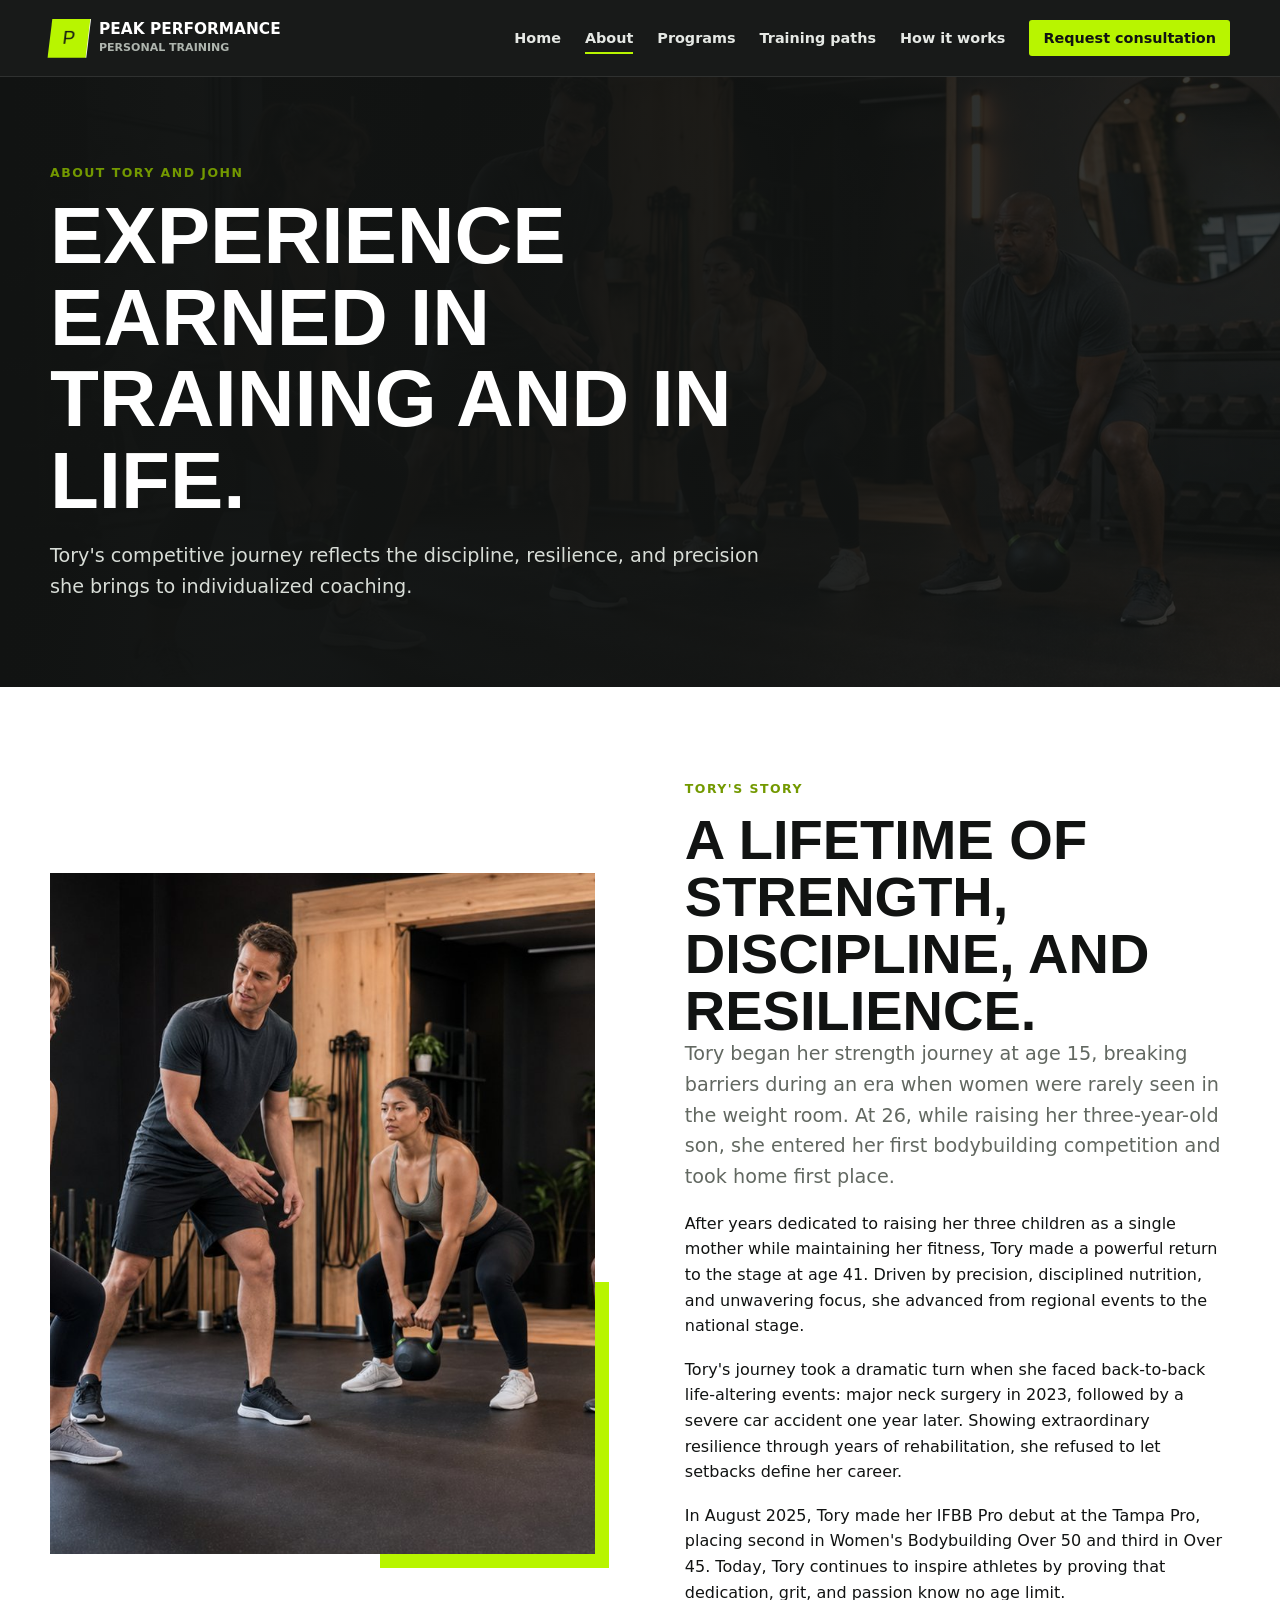
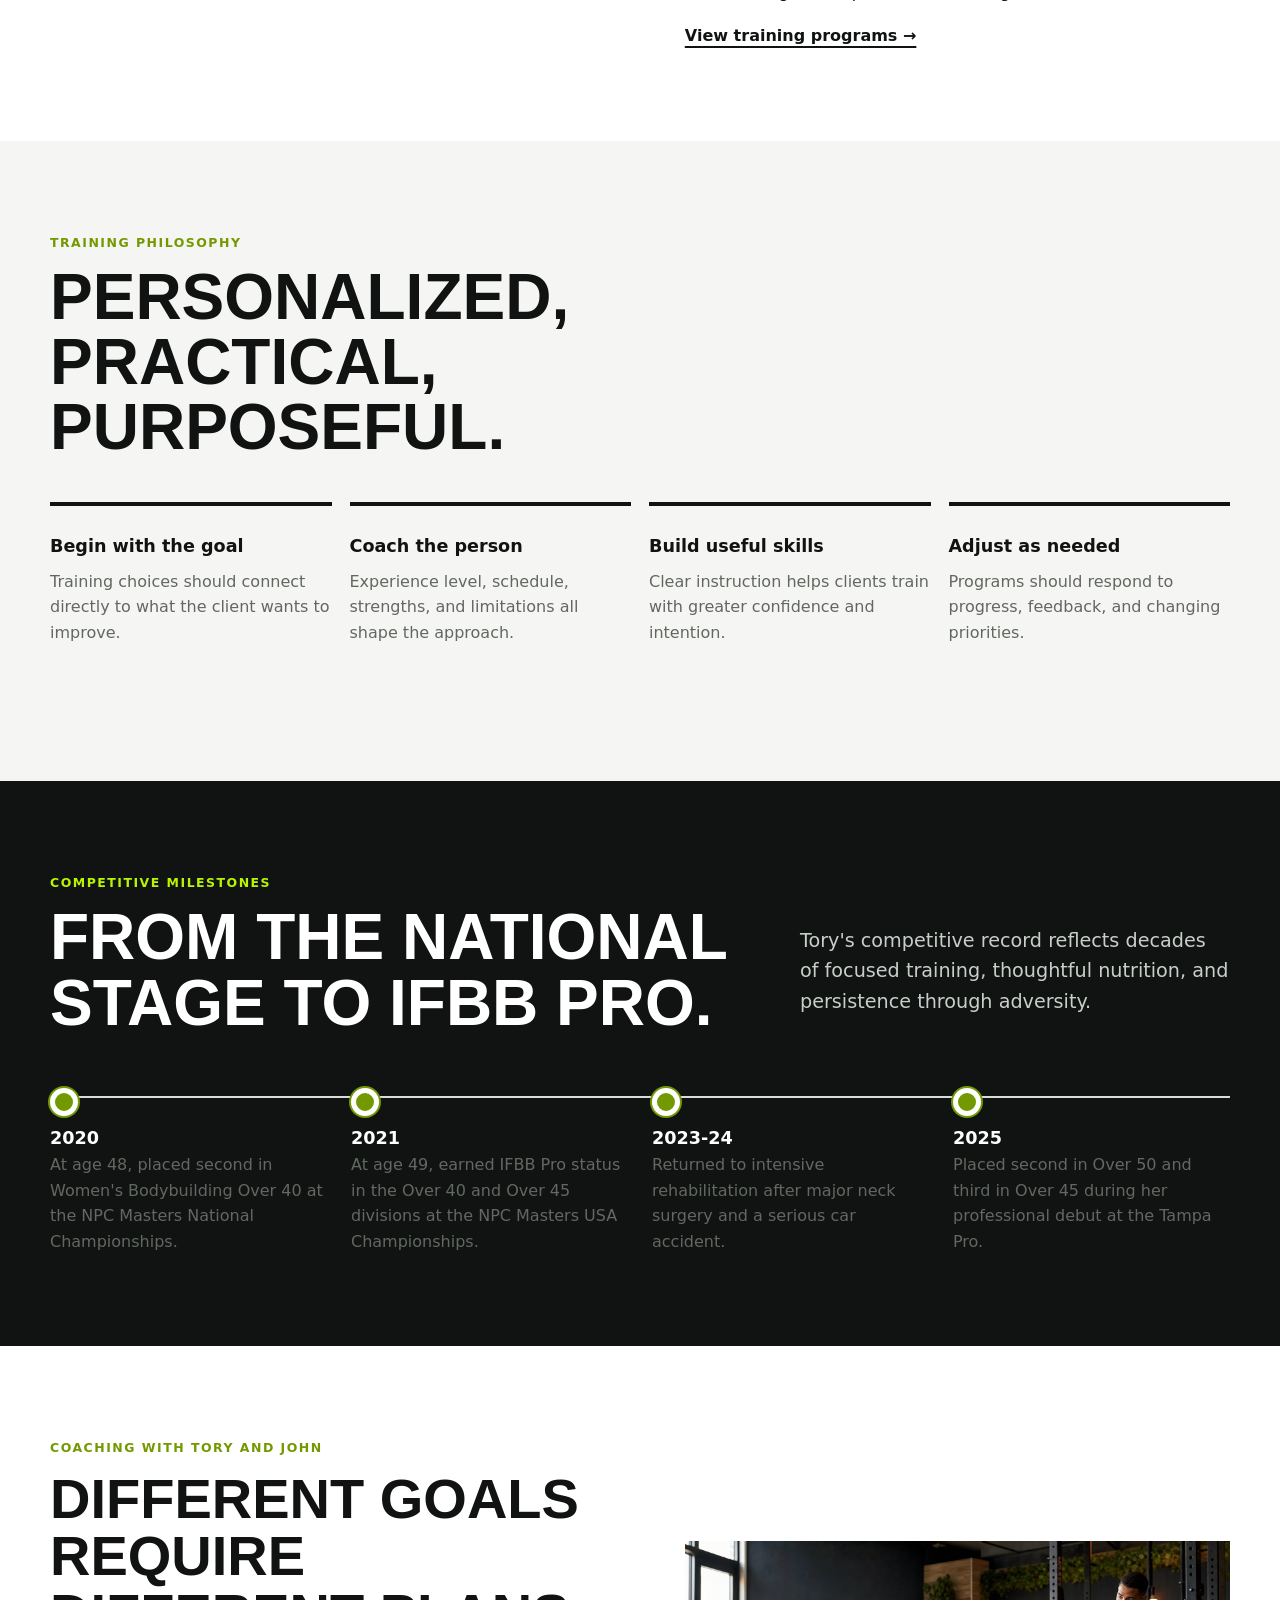
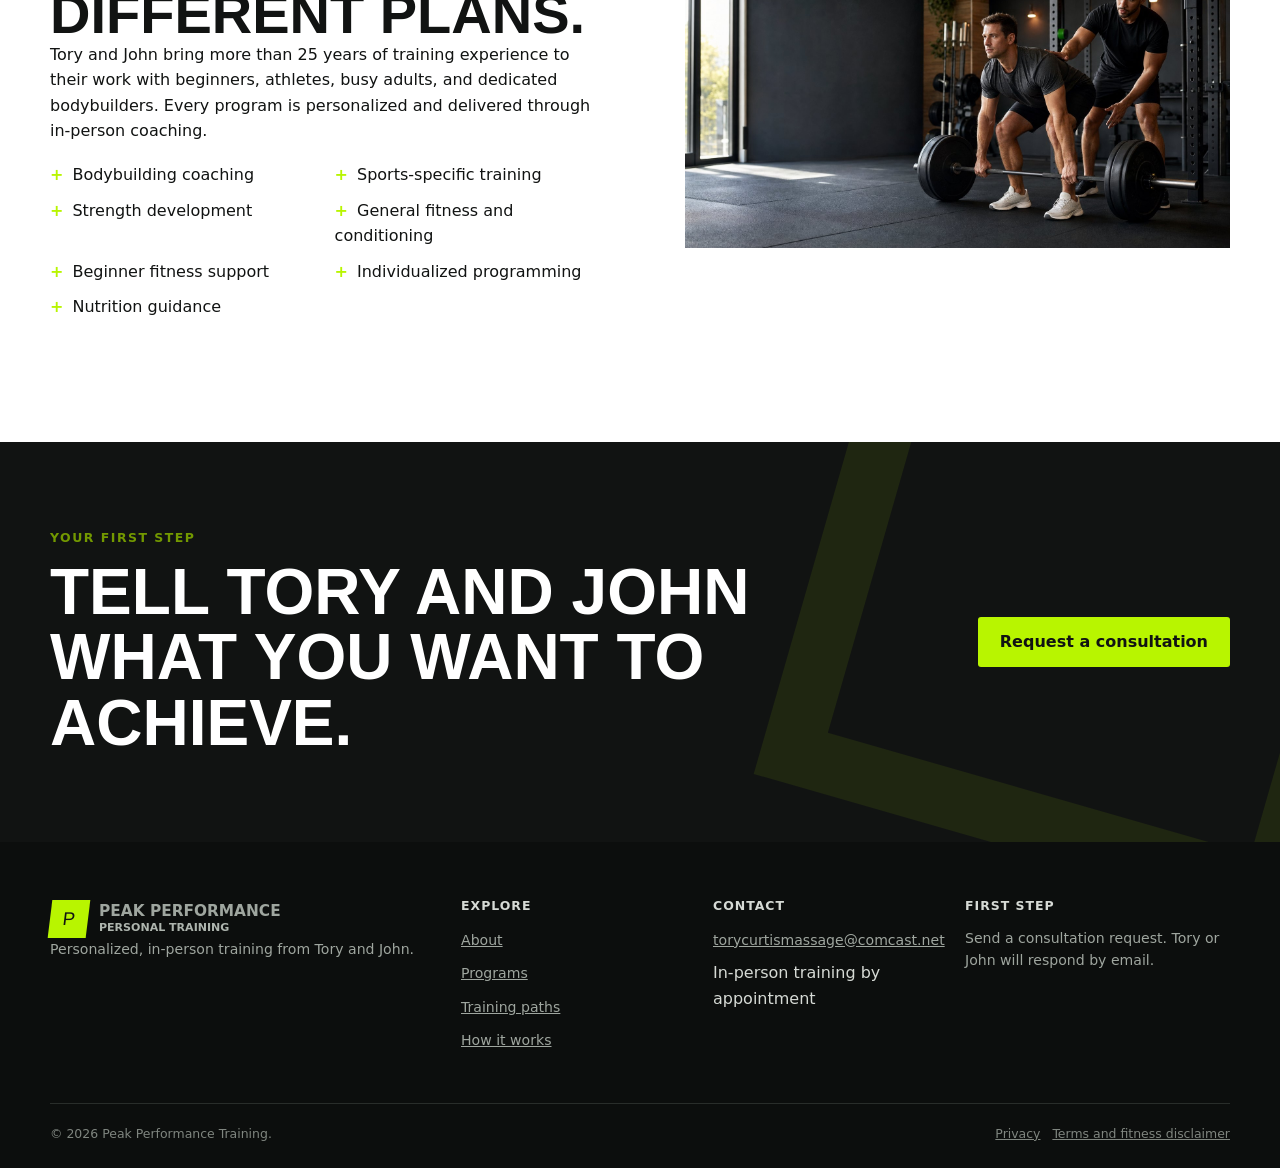
==== commit fde6fa49: "Update trainer biography and consultation CTAs" ====
--- a/about.html
+++ b/about.html
@@ -2,7 +2,7 @@
 <html lang="en">
 <head>
   <meta charset="utf-8"><meta name="viewport" content="width=device-width, initial-scale=1">
-  <meta name="description" content="Meet Tory and John, personal trainers with more than 25 years of experience in individualized strength, bodybuilding, sports, and general fitness coaching.">
+  <meta name="description" content="Learn about Tory's journey from her first bodybuilding competition to earning IFBB Pro status and returning to the professional stage.">
   <meta name="theme-color" content="#111312"><meta property="og:title" content="About Tory and John | Peak Performance Training"><meta property="og:image" content="assets/images/trainer-portrait.jpg">
   <title>About Tory and John | Peak Performance Training</title><link rel="stylesheet" href="style.css">
 </head>
@@ -10,11 +10,11 @@
   <a class="skip-link" href="#main">Skip to content</a>
   <header class="site-header"><nav class="navbar" aria-label="Primary navigation"><!-- EDITABLE BUSINESS NAME: replace after approval. --><a class="brand" href="index.html" aria-label="Peak Performance Training home"><span class="brand-mark">P</span><span class="brand-copy"><strong>Peak Performance</strong><small>Personal Training</small></span></a><button class="nav-toggle" type="button" aria-label="Open navigation" aria-controls="nav-menu" aria-expanded="false"><span></span><span></span><span></span></button><ul class="nav-menu" id="nav-menu"><li><a href="index.html">Home</a></li><li><a class="active" href="about.html">About</a></li><li><a href="programs.html">Programs</a></li><li><a href="transformations.html">Training paths</a></li><li><a href="pricing.html">How it works</a></li><li><a class="nav-cta" href="contact.html#consultation">Request consultation</a></li></ul></nav></header>
   <main id="main">
-    <section class="page-hero"><div class="container reveal"><p class="eyebrow">About Tory and John</p><h1>Coaching built around the individual.</h1><p class="lead">More than 25 years of training experience applied to your goal, ability, and starting point.</p></div></section>
-    <section class="section"><div class="container split"><div class="split-media reveal"><img src="assets/images/trainer-portrait.jpg" width="900" height="1125" alt="Trainer in a professional gym environment"></div><div class="reveal"><p class="eyebrow">Meet the trainers</p><h2>Experience should make training clearer.</h2><p class="lead">Tory and John bring more than 25 years of training experience to every client relationship.</p><p>Their coaching is built around individual goals, whether a client wants to become stronger, improve athletic performance, prepare for bodybuilding, improve overall fitness, or develop better nutrition habits.</p><p>Every program is personalized, practical, and delivered through in-person coaching. The first step is a conversation about what you want to achieve and what kind of support will help you move forward.</p><div class="btn-row"><a class="btn btn-dark" href="contact.html#consultation">Contact the trainers</a><a class="text-link" href="programs.html">View programs &rarr;</a></div></div></div></section>
+    <section class="page-hero"><div class="container reveal"><p class="eyebrow">About Tory and John</p><h1>Experience earned in training and in life.</h1><p class="lead">Tory's competitive journey reflects the discipline, resilience, and precision she brings to individualized coaching.</p></div></section>
+    <section class="section"><div class="container split"><div class="split-media reveal"><img src="assets/images/group-training.jpg" width="1600" height="900" alt="In-person strength coaching in a professional gym"></div><div class="reveal"><p class="eyebrow">Tory's story</p><h2>A lifetime of strength, discipline, and resilience.</h2><p class="lead">Tory began her strength journey at age 15, breaking barriers during an era when women were rarely seen in the weight room. At 26, while raising her three-year-old son, she entered her first bodybuilding competition and took home first place.</p><p>After years dedicated to raising her three children as a single mother while maintaining her fitness, Tory made a powerful return to the stage at age 41. Driven by precision, disciplined nutrition, and unwavering focus, she advanced from regional events to the national stage.</p><p>Tory's journey took a dramatic turn when she faced back-to-back life-altering events: major neck surgery in 2023, followed by a severe car accident one year later. Showing extraordinary resilience through years of rehabilitation, she refused to let setbacks define her career.</p><p>In August 2025, Tory made her IFBB Pro debut at the Tampa Pro, placing second in Women's Bodybuilding Over 50 and third in Over 45. Today, Tory continues to inspire athletes by proving that dedication, grit, and passion know no age limit.</p><a class="text-link" href="programs.html">View training programs &rarr;</a></div></div></section>
     <section class="section surface"><div class="container"><div class="section-head reveal"><div><p class="eyebrow">Training philosophy</p><h2>Personalized, practical, purposeful.</h2></div></div><div class="value-grid"><article class="value"><strong>Begin with the goal</strong><p>Training choices should connect directly to what the client wants to improve.</p></article><article class="value"><strong>Coach the person</strong><p>Experience level, schedule, strengths, and limitations all shape the approach.</p></article><article class="value"><strong>Build useful skills</strong><p>Clear instruction helps clients train with greater confidence and intention.</p></article><article class="value"><strong>Adjust as needed</strong><p>Programs should respond to progress, feedback, and changing priorities.</p></article></div></div></section>
-    <section class="section dark"><div class="container"><div class="section-head reveal"><div><p class="eyebrow">Experience</p><h2>25+ years around training and performance.</h2></div><p class="lead">That experience supports a wide range of clients, from people entering a gym for the first time to athletes and dedicated bodybuilders pursuing highly specific goals.</p></div><div class="trust-grid"><div class="trust-item"><strong>Bodybuilding</strong><span>Physique-focused training</span></div><div class="trust-item"><strong>Sports</strong><span>Specific performance goals</span></div><div class="trust-item"><strong>Strength</strong><span>Progressive development</span></div><div class="trust-item"><strong>Beginners</strong><span>Clear starting guidance</span></div></div></div></section>
-    <section class="section"><div class="container split"><div class="reveal"><p class="eyebrow">Areas of specialization</p><h2>Different goals require different plans.</h2><ul class="credential-list"><li>Bodybuilding coaching</li><li>Sports-specific training</li><li>Strength development</li><li>General fitness and conditioning</li><li>Beginner fitness support</li><li>Individualized programming</li><li>Nutrition guidance</li></ul></div><img class="reveal" src="assets/images/group-training.jpg" width="1600" height="900" alt="In-person strength coaching in a gym with racks, weights, and training equipment" decoding="async"></div></section>
+    <section class="section dark"><div class="container"><div class="section-head reveal"><div><p class="eyebrow">Competitive milestones</p><h2>From the national stage to IFBB Pro.</h2></div><p class="lead">Tory's competitive record reflects decades of focused training, thoughtful nutrition, and persistence through adversity.</p></div><div class="timeline"><div class="timeline-item"><strong>2020</strong><span>At age 48, placed second in Women's Bodybuilding Over 40 at the NPC Masters National Championships.</span></div><div class="timeline-item"><strong>2021</strong><span>At age 49, earned IFBB Pro status in the Over 40 and Over 45 divisions at the NPC Masters USA Championships.</span></div><div class="timeline-item"><strong>2023-24</strong><span>Returned to intensive rehabilitation after major neck surgery and a serious car accident.</span></div><div class="timeline-item"><strong>2025</strong><span>Placed second in Over 50 and third in Over 45 during her professional debut at the Tampa Pro.</span></div></div></div></section>
+    <section class="section"><div class="container split"><div class="reveal"><p class="eyebrow">Coaching with Tory and John</p><h2>Different goals require different plans.</h2><p>Tory and John bring more than 25 years of training experience to their work with beginners, athletes, busy adults, and dedicated bodybuilders. Every program is personalized and delivered through in-person coaching.</p><ul class="credential-list"><li>Bodybuilding coaching</li><li>Sports-specific training</li><li>Strength development</li><li>General fitness and conditioning</li><li>Beginner fitness support</li><li>Individualized programming</li><li>Nutrition guidance</li></ul></div><img class="reveal" src="assets/images/hero-training.jpg" width="1920" height="1080" alt="Barbell training with coaching in a professional gym" decoding="async"></div></section>
     <section class="cta"><div class="container"><div><p class="eyebrow">Your first step</p><h2>Tell Tory and John what you want to achieve.</h2></div><a class="btn btn-primary" href="contact.html#consultation">Request a consultation</a></div></section>
   </main>
   <footer class="site-footer"><div class="container"><div class="footer-grid"><div><a class="brand" href="index.html"><span class="brand-mark">P</span><span class="brand-copy"><strong>Peak Performance</strong><small>Personal Training</small></span></a><p>Personalized, in-person training from Tory and John.</p></div><div><h3>Explore</h3><ul class="footer-links"><li><a href="about.html">About</a></li><li><a href="programs.html">Programs</a></li><li><a href="transformations.html">Training paths</a></li><li><a href="pricing.html">How it works</a></li></ul></div><div><h3>Contact</h3><ul class="footer-links"><li><a href="mailto:torycurtismassage@comcast.net">torycurtismassage@comcast.net</a></li><li>In-person training by appointment</li></ul></div><div><h3>First step</h3><p>Send a consultation request. Tory or John will respond by email.</p></div></div><div class="footer-bottom"><span>&copy; <span data-year></span> Peak Performance Training.</span><span><a href="privacy.html">Privacy</a> &nbsp; <a href="terms.html">Terms and fitness disclaimer</a></span></div></div></footer>
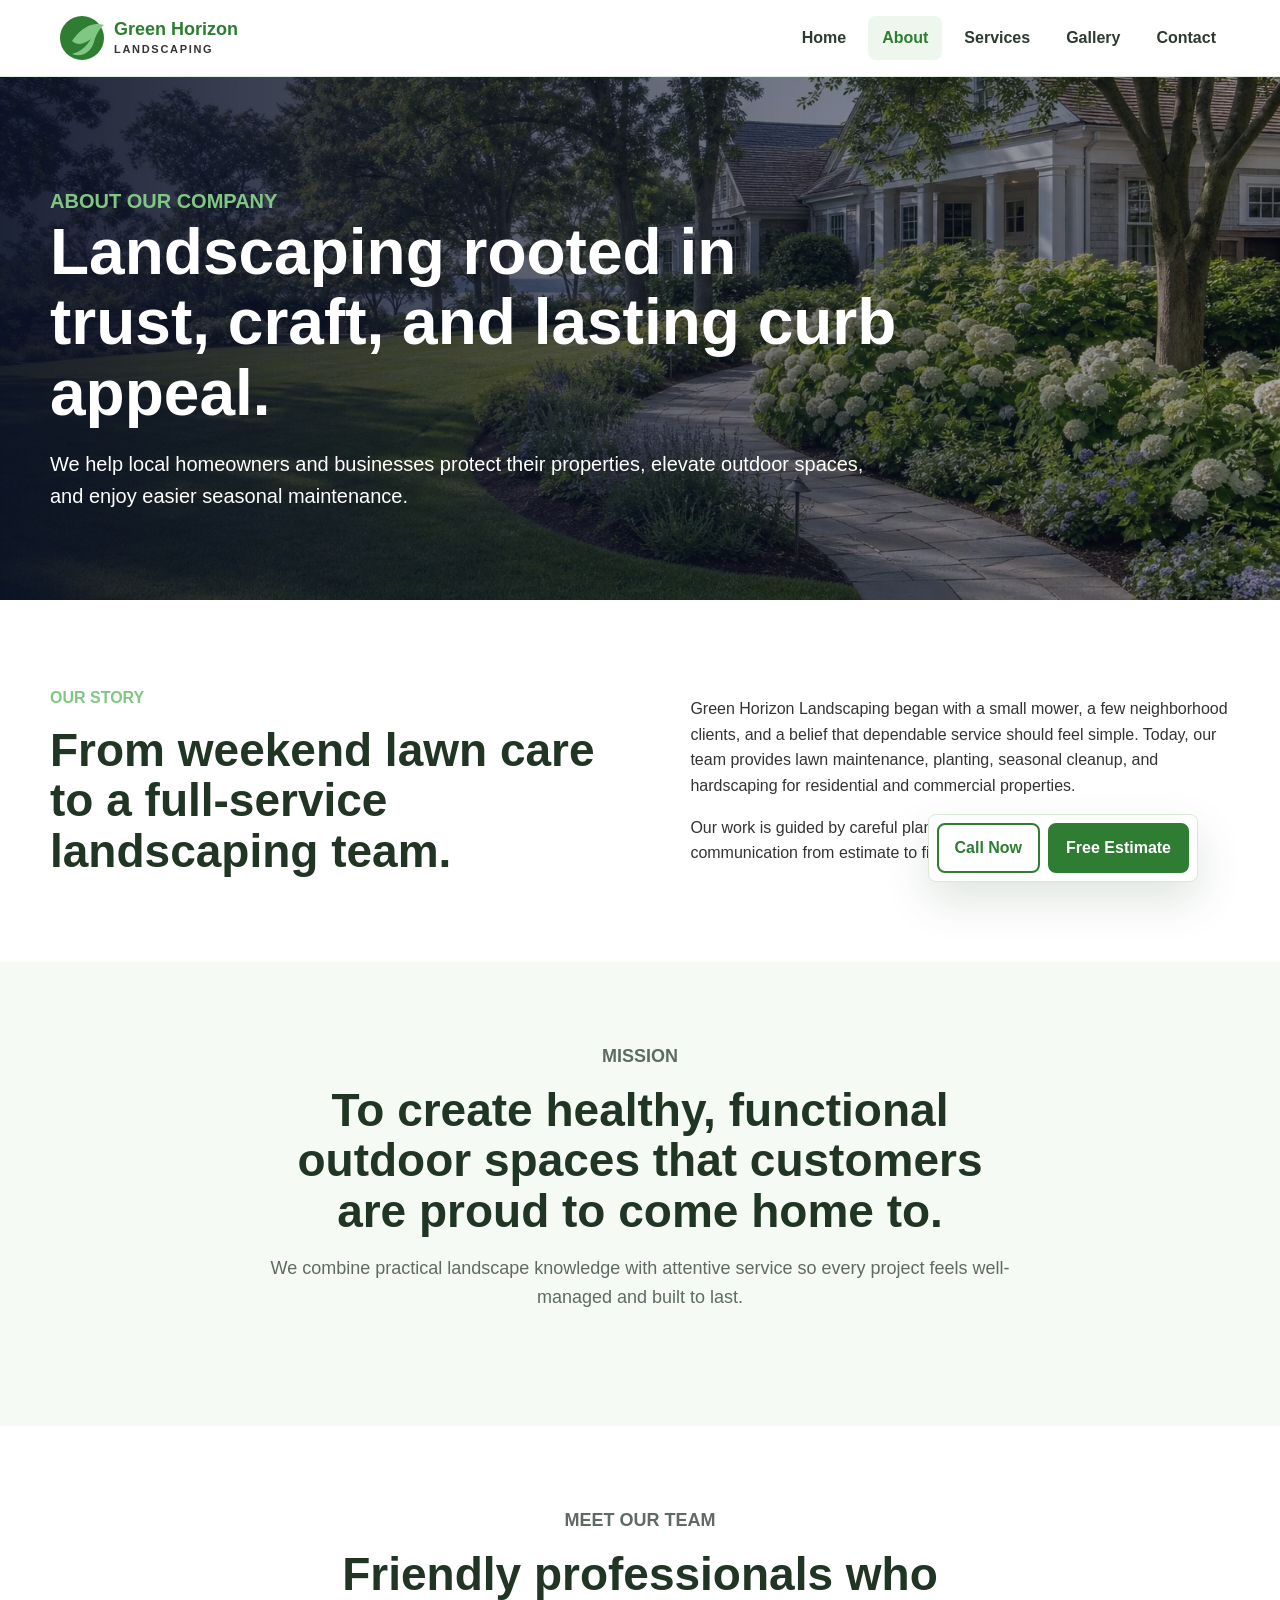
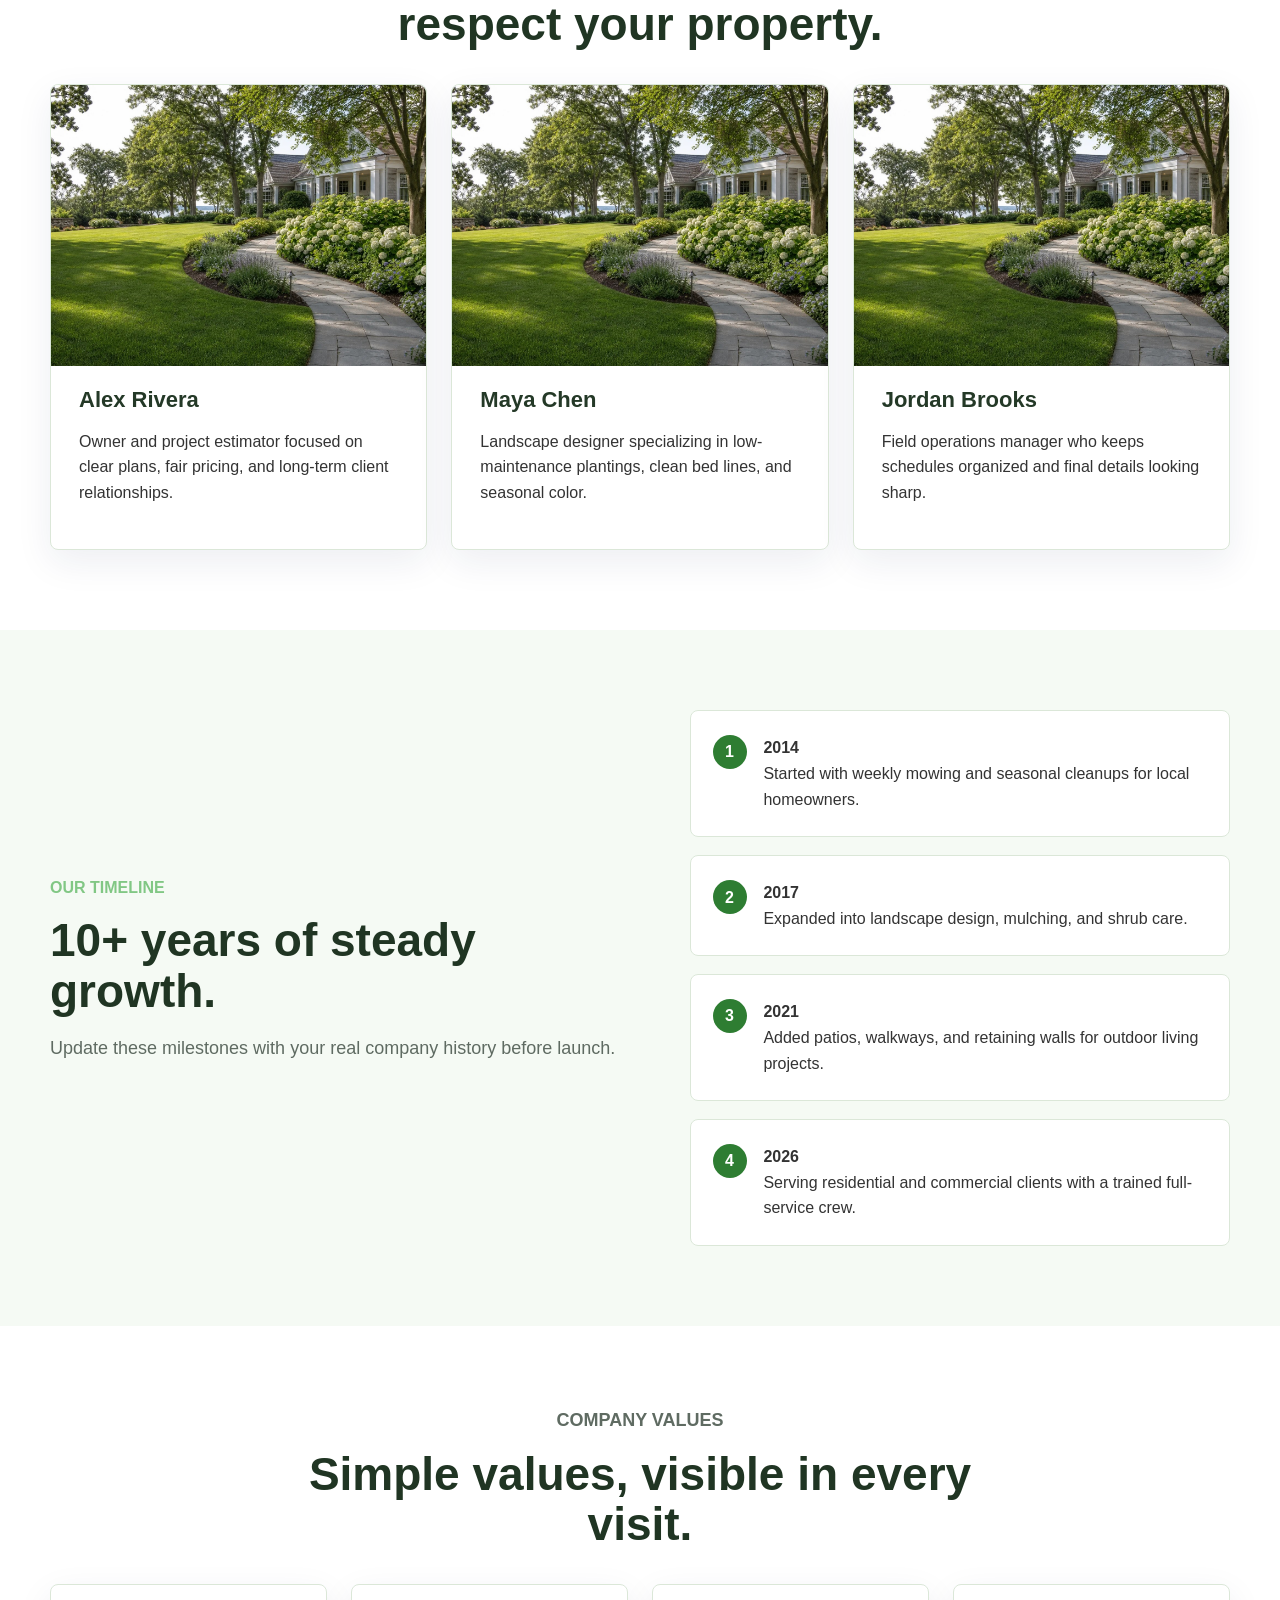
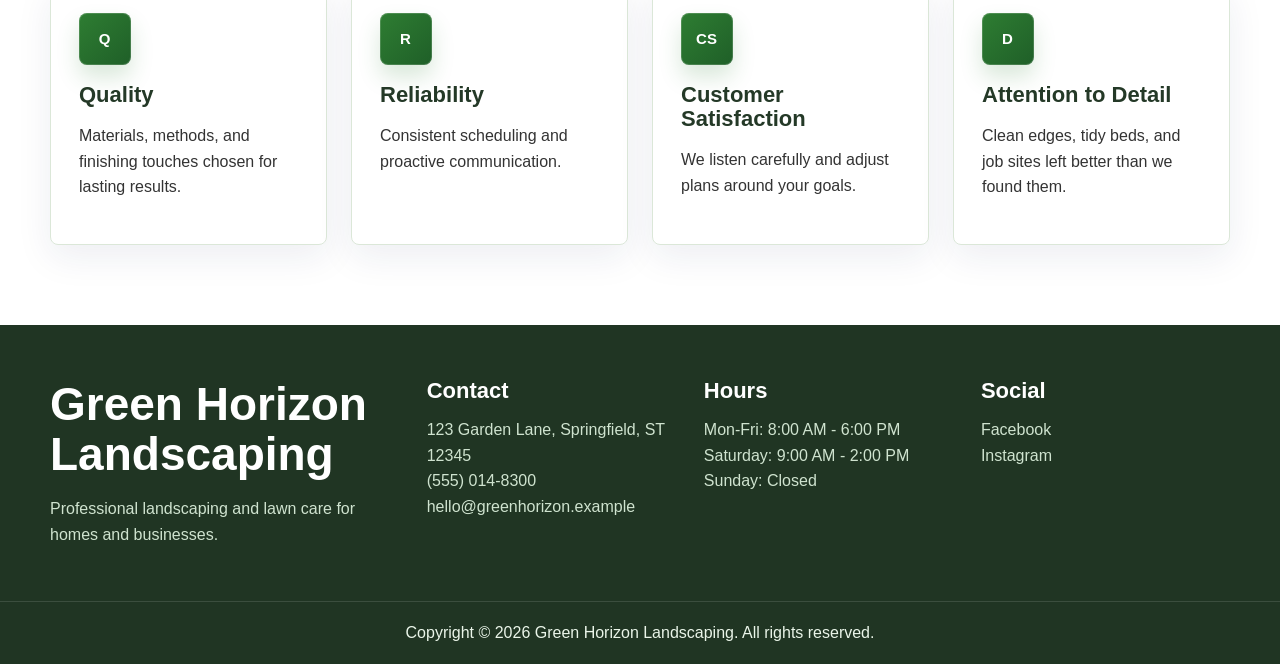
==== commit 011a378d: "Add files via upload" ====
--- a/about.html
+++ b/about.html
@@ -1,22 +1,40 @@
 <!DOCTYPE html>
 <html lang="en">
 <head>
-  <meta charset="utf-8"><meta name="viewport" content="width=device-width, initial-scale=1">
-  <meta name="description" content="Learn about Tory's journey from her first bodybuilding competition to earning IFBB Pro status and returning to the professional stage.">
-  <meta name="theme-color" content="#111312"><meta property="og:title" content="About Tory and John | Peak Performance Training"><meta property="og:image" content="assets/images/trainer-portrait.jpg">
-  <title>About Tory and John | Peak Performance Training</title><link rel="stylesheet" href="style.css">
+  <meta charset="UTF-8">
+  <meta name="viewport" content="width=device-width, initial-scale=1.0">
+  <meta name="description" content="Learn about Green Horizon Landscaping, our mission, team, timeline, and commitment to quality outdoor care.">
+  <title>About | Green Horizon Landscaping</title>
+  <link rel="icon" href="assets/logo/logo.svg">
+  <link rel="preconnect" href="https://images.unsplash.com">
+  <link rel="stylesheet" href="style.css">
+  <style>body{margin:0;color:#333;font-family:"Trebuchet MS",Arial,sans-serif;line-height:1.6}img{max-width:100%;display:block}.site-header{position:sticky;top:0;z-index:50;background:#fff}.navbar{width:min(calc(100% - 32px),1180px);min-height:76px;margin:auto;display:flex;align-items:center;justify-content:space-between}.brand img{width:220px;height:auto}.nav-menu{display:flex;gap:8px;list-style:none}.page-hero{padding:0;color:#fff;background:linear-gradient(90deg,rgba(10,16,38,.92),rgba(10,16,38,.32)),url("assets/images/clean-south-shore-garden.jpg") center/cover no-repeat}.page-hero .section-inner{padding-top:88px;padding-bottom:88px}.section-inner{width:min(calc(100% - 32px),1180px);margin:auto}.section{padding:80px 0}.reveal{opacity:1!important;transform:none!important}.mobile-actions{position:fixed;right:82px;bottom:18px;z-index:60;display:flex;gap:8px;padding:8px;background:#fff;border:1px solid #dbe7d8}.mobile-actions a{padding:10px 16px;border:2px solid #2e7d32;color:#2e7d32;font-weight:800;text-decoration:none}.mobile-actions .estimate-action{color:#fff;background:#2e7d32}@media(max-width:760px){.nav-menu{display:none}.mobile-actions{right:0;left:0;bottom:0;display:grid;grid-template-columns:.85fr 1.15fr}}</style>
 </head>
 <body>
   <a class="skip-link" href="#main">Skip to content</a>
-  <header class="site-header"><nav class="navbar" aria-label="Primary navigation"><!-- EDITABLE BUSINESS NAME: replace after approval. --><a class="brand" href="index.html" aria-label="Peak Performance Training home"><span class="brand-mark">P</span><span class="brand-copy"><strong>Peak Performance</strong><small>Personal Training</small></span></a><button class="nav-toggle" type="button" aria-label="Open navigation" aria-controls="nav-menu" aria-expanded="false"><span></span><span></span><span></span></button><ul class="nav-menu" id="nav-menu"><li><a href="index.html">Home</a></li><li><a class="active" href="about.html">About</a></li><li><a href="programs.html">Programs</a></li><li><a href="transformations.html">Training paths</a></li><li><a href="pricing.html">How it works</a></li><li><a class="nav-cta" href="contact.html#consultation">Request consultation</a></li></ul></nav></header>
+  <header class="site-header">
+    <nav class="navbar" aria-label="Primary navigation">
+      <a class="brand" href="index.html" aria-label="Green Horizon Landscaping home"><img src="assets/logo/logo.svg" alt="Green Horizon Landscaping"></a>
+      <button class="nav-toggle" type="button" aria-label="Open navigation" aria-controls="nav-menu" aria-expanded="false"><span></span><span></span><span></span></button>
+      <ul class="nav-menu" id="nav-menu"><li><a href="index.html">Home</a></li><li><a class="active" href="about.html">About</a></li><li><a href="services.html">Services</a></li><li><a href="gallery.html">Gallery</a></li><li><a href="contact.html">Contact</a></li></ul>
+    </nav>
+  </header>
+
   <main id="main">
-    <section class="page-hero"><div class="container reveal"><p class="eyebrow">About Tory and John</p><h1>Experience earned in training and in life.</h1><p class="lead">Tory's competitive journey reflects the discipline, resilience, and precision she brings to individualized coaching.</p></div></section>
-    <section class="section"><div class="container split"><div class="split-media reveal"><img src="assets/images/group-training.jpg" width="1600" height="900" alt="In-person strength coaching in a professional gym"></div><div class="reveal"><p class="eyebrow">Tory's story</p><h2>A lifetime of strength, discipline, and resilience.</h2><p class="lead">Tory began her strength journey at age 15, breaking barriers during an era when women were rarely seen in the weight room. At 26, while raising her three-year-old son, she entered her first bodybuilding competition and took home first place.</p><p>After years dedicated to raising her three children as a single mother while maintaining her fitness, Tory made a powerful return to the stage at age 41. Driven by precision, disciplined nutrition, and unwavering focus, she advanced from regional events to the national stage.</p><p>Tory's journey took a dramatic turn when she faced back-to-back life-altering events: major neck surgery in 2023, followed by a severe car accident one year later. Showing extraordinary resilience through years of rehabilitation, she refused to let setbacks define her career.</p><p>In August 2025, Tory made her IFBB Pro debut at the Tampa Pro, placing second in Women's Bodybuilding Over 50 and third in Over 45. Today, Tory continues to inspire athletes by proving that dedication, grit, and passion know no age limit.</p><a class="text-link" href="programs.html">View training programs &rarr;</a></div></div></section>
-    <section class="section surface"><div class="container"><div class="section-head reveal"><div><p class="eyebrow">Training philosophy</p><h2>Personalized, practical, purposeful.</h2></div></div><div class="value-grid"><article class="value"><strong>Begin with the goal</strong><p>Training choices should connect directly to what the client wants to improve.</p></article><article class="value"><strong>Coach the person</strong><p>Experience level, schedule, strengths, and limitations all shape the approach.</p></article><article class="value"><strong>Build useful skills</strong><p>Clear instruction helps clients train with greater confidence and intention.</p></article><article class="value"><strong>Adjust as needed</strong><p>Programs should respond to progress, feedback, and changing priorities.</p></article></div></div></section>
-    <section class="section dark"><div class="container"><div class="section-head reveal"><div><p class="eyebrow">Competitive milestones</p><h2>From the national stage to IFBB Pro.</h2></div><p class="lead">Tory's competitive record reflects decades of focused training, thoughtful nutrition, and persistence through adversity.</p></div><div class="timeline"><div class="timeline-item"><strong>2020</strong><span>At age 48, placed second in Women's Bodybuilding Over 40 at the NPC Masters National Championships.</span></div><div class="timeline-item"><strong>2021</strong><span>At age 49, earned IFBB Pro status in the Over 40 and Over 45 divisions at the NPC Masters USA Championships.</span></div><div class="timeline-item"><strong>2023-24</strong><span>Returned to intensive rehabilitation after major neck surgery and a serious car accident.</span></div><div class="timeline-item"><strong>2025</strong><span>Placed second in Over 50 and third in Over 45 during her professional debut at the Tampa Pro.</span></div></div></div></section>
-    <section class="section"><div class="container split"><div class="reveal"><p class="eyebrow">Coaching with Tory and John</p><h2>Different goals require different plans.</h2><p>Tory and John bring more than 25 years of training experience to their work with beginners, athletes, busy adults, and dedicated bodybuilders. Every program is personalized and delivered through in-person coaching.</p><ul class="credential-list"><li>Bodybuilding coaching</li><li>Sports-specific training</li><li>Strength development</li><li>General fitness and conditioning</li><li>Beginner fitness support</li><li>Individualized programming</li><li>Nutrition guidance</li></ul></div><img class="reveal" src="assets/images/hero-training.jpg" width="1920" height="1080" alt="Barbell training with coaching in a professional gym" decoding="async"></div></section>
-    <section class="cta"><div class="container"><div><p class="eyebrow">Your first step</p><h2>Tell Tory and John what you want to achieve.</h2></div><a class="btn btn-primary" href="contact.html#consultation">Request a consultation</a></div></section>
+    <section class="page-hero"><div class="section-inner reveal"><p class="eyebrow">About our company</p><h1>Landscaping rooted in trust, craft, and lasting curb appeal.</h1><p>We help local homeowners and businesses protect their properties, elevate outdoor spaces, and enjoy easier seasonal maintenance.</p></div></section>
+    <section class="section"><div class="section-inner split"><div class="reveal"><p class="eyebrow">Our story</p><h2>From weekend lawn care to a full-service landscaping team.</h2></div><div class="reveal"><p>Green Horizon Landscaping began with a small mower, a few neighborhood clients, and a belief that dependable service should feel simple. Today, our team provides lawn maintenance, planting, seasonal cleanup, and hardscaping for residential and commercial properties.</p><p>Our work is guided by careful planning, clean job sites, and honest communication from estimate to final walkthrough.</p></div></div></section>
+    <section class="section soft"><div class="section-inner"><div class="section-header center reveal"><p class="eyebrow">Mission</p><h2>To create healthy, functional outdoor spaces that customers are proud to come home to.</h2><p>We combine practical landscape knowledge with attentive service so every project feels well-managed and built to last.</p></div></div></section>
+    <section class="section"><div class="section-inner"><div class="section-header center reveal"><p class="eyebrow">Meet our team</p><h2>Friendly professionals who respect your property.</h2></div><div class="grid three">
+      <article class="card reveal"><img class="team-card-image" src="https://images.unsplash.com/photo-1560250097-0b93528c311a?auto=format&amp;fit=crop&amp;w=700&amp;q=80" alt="Professional portrait of the company owner" loading="lazy"><h3>Alex Rivera</h3><p>Owner and project estimator focused on clear plans, fair pricing, and long-term client relationships.</p></article>
+      <article class="card reveal"><img class="team-card-image" src="https://images.unsplash.com/photo-1494790108377-be9c29b29330?auto=format&amp;fit=crop&amp;w=700&amp;q=80" alt="Professional portrait of a landscape designer" loading="lazy"><h3>Maya Chen</h3><p>Landscape designer specializing in low-maintenance plantings, clean bed lines, and seasonal color.</p></article>
+      <article class="card reveal"><img class="team-card-image" src="https://images.unsplash.com/photo-1500648767791-00dcc994a43e?auto=format&amp;fit=crop&amp;w=700&amp;q=80" alt="Professional portrait of a field operations manager" loading="lazy"><h3>Jordan Brooks</h3><p>Field operations manager who keeps schedules organized and final details looking sharp.</p></article>
+    </div></div></section>
+    <section class="section soft"><div class="section-inner split"><div class="reveal"><p class="eyebrow">Our timeline</p><h2>10+ years of steady growth.</h2><p class="lead">Update these milestones with your real company history before launch.</p></div><div class="timeline"><div class="timeline-item reveal"><strong>2014</strong><br>Started with weekly mowing and seasonal cleanups for local homeowners.</div><div class="timeline-item reveal"><strong>2017</strong><br>Expanded into landscape design, mulching, and shrub care.</div><div class="timeline-item reveal"><strong>2021</strong><br>Added patios, walkways, and retaining walls for outdoor living projects.</div><div class="timeline-item reveal"><strong>2026</strong><br>Serving residential and commercial clients with a trained full-service crew.</div></div></div></section>
+    <section class="section"><div class="section-inner"><div class="section-header center reveal"><p class="eyebrow">Company values</p><h2>Simple values, visible in every visit.</h2></div><div class="grid four"><article class="card reveal"><span class="icon" aria-hidden="true">Q</span><h3>Quality</h3><p>Materials, methods, and finishing touches chosen for lasting results.</p></article><article class="card reveal"><span class="icon" aria-hidden="true">R</span><h3>Reliability</h3><p>Consistent scheduling and proactive communication.</p></article><article class="card reveal"><span class="icon" aria-hidden="true">CS</span><h3>Customer Satisfaction</h3><p>We listen carefully and adjust plans around your goals.</p></article><article class="card reveal"><span class="icon" aria-hidden="true">D</span><h3>Attention to Detail</h3><p>Clean edges, tidy beds, and job sites left better than we found them.</p></article></div></div></section>
   </main>
-  <footer class="site-footer"><div class="container"><div class="footer-grid"><div><a class="brand" href="index.html"><span class="brand-mark">P</span><span class="brand-copy"><strong>Peak Performance</strong><small>Personal Training</small></span></a><p>Personalized, in-person training from Tory and John.</p></div><div><h3>Explore</h3><ul class="footer-links"><li><a href="about.html">About</a></li><li><a href="programs.html">Programs</a></li><li><a href="transformations.html">Training paths</a></li><li><a href="pricing.html">How it works</a></li></ul></div><div><h3>Contact</h3><ul class="footer-links"><li><a href="mailto:torycurtismassage@comcast.net">torycurtismassage@comcast.net</a></li><li>In-person training by appointment</li></ul></div><div><h3>First step</h3><p>Send a consultation request. Tory or John will respond by email.</p></div></div><div class="footer-bottom"><span>&copy; <span data-year></span> Peak Performance Training.</span><span><a href="privacy.html">Privacy</a> &nbsp; <a href="terms.html">Terms and fitness disclaimer</a></span></div></div></footer>
-  <button class="back-to-top" type="button" aria-label="Back to top">&uarr;</button><script src="script.js" defer></script><script defer src="/_vercel/insights/script.js"></script><script defer src="/_vercel/speed-insights/script.js"></script>
-</body></html>
+  <footer class="site-footer"><div class="footer-grid"><div><h2>Green Horizon Landscaping</h2><p>Professional landscaping and lawn care for homes and businesses.</p></div><div><h3>Contact</h3><ul><li>123 Garden Lane, Springfield, ST 12345</li><li><a href="tel:+15550148300">(555) 014-8300</a></li><li><a href="mailto:hello@greenhorizon.example">hello@greenhorizon.example</a></li></ul></div><div><h3>Hours</h3><ul><li>Mon-Fri: 8:00 AM - 6:00 PM</li><li>Saturday: 9:00 AM - 2:00 PM</li><li>Sunday: Closed</li></ul></div><div><h3>Social</h3><ul><li><a href="https://www.facebook.com/" rel="noopener">Facebook</a></li><li><a href="https://www.instagram.com/" rel="noopener">Instagram</a></li></ul></div></div><div class="footer-bottom">Copyright &copy; 2026 Green Horizon Landscaping. All rights reserved.</div></footer>
+  <div class="mobile-actions" aria-label="Quick contact"><a href="tel:+15550148300">Call Now</a><a class="estimate-action" href="contact.html">Free Estimate</a></div>
+  <button class="back-to-top" type="button" aria-label="Back to top">Top</button>
+  <script src="script.js"></script>
+</body>
+</html>
--- a/style.css
+++ b/style.css
@@ -1,498 +1,1071 @@
-/* ================================================================
-   PEAK PERFORMANCE TRAINING
-   EDITABLE COLORS: Change the variables in :root.
-   ================================================================ */
+/*
+  Green Horizon Landscaping
+  Editable areas:
+  - Business name/logo: update assets/logo/logo.svg and page titles.
+  - Colors: edit the CSS variables below.
+  - Images: replace the Unsplash photo URLs below or the image src values in HTML.
+*/
 :root {
-  --ink: #111312;
-  --charcoal: #1b1e1c;
-  --surface: #f5f6f3;
+  --forest: #2E7D32;
+  --light-green: #81C784;
   --white: #ffffff;
-  --muted: #626861;
-  --line: #d9ddd7;
-  --green: #b8f500;
-  --green-dark: #739900;
-  --warm: #f28a3b;
-  --max: 1180px;
-  --header: 76px;
-  --radius: 6px;
-  --shadow: 0 16px 48px rgba(17, 19, 18, 0.12);
-}
-
-* { box-sizing: border-box; }
-[hidden] { display: none !important; }
-html { scroll-behavior: smooth; }
+  --dark: #333333;
+  --muted: #5f6b62;
+  --soft: #f5faf4;
+  --line: #dbe7d8;
+  --shadow: 0 18px 45px rgba(31, 73, 34, 0.14);
+  --radius: 8px;
+  --max-width: 1180px;
+  --hero-photo: url("assets/images/clean-south-shore-garden.jpg");
+  --page-photo: url("assets/images/clean-south-shore-garden.jpg");
+}
+
+* {
+  box-sizing: border-box;
+}
+
+html {
+  scroll-behavior: smooth;
+}
+
 body {
   margin: 0;
-  overflow-x: clip;
-  color: var(--ink);
+  color: var(--dark);
+  font-family: "Trebuchet MS", Arial, Helvetica, sans-serif;
+  line-height: 1.6;
+  background:
+    linear-gradient(180deg, rgba(245, 250, 244, 0.75), rgba(255, 255, 255, 0) 420px),
+    var(--white);
+}
+
+img {
+  display: block;
+  max-width: 100%;
+}
+
+a {
+  color: inherit;
+  text-decoration: none;
+}
+
+button,
+input,
+select,
+textarea {
+  font: inherit;
+}
+
+.skip-link {
+  position: absolute;
+  left: 16px;
+  top: -48px;
+  z-index: 100;
+  padding: 10px 14px;
+  color: var(--white);
+  background: var(--forest);
+  border-radius: var(--radius);
+  transition: top 0.2s ease;
+}
+
+.skip-link:focus {
+  top: 14px;
+}
+
+.site-header {
+  position: sticky;
+  top: 0;
+  z-index: 50;
+  background: rgba(255, 255, 255, 0.92);
+  border-bottom: 1px solid rgba(46, 125, 50, 0.14);
+  backdrop-filter: blur(14px);
+}
+
+.navbar {
+  width: min(100% - 32px, var(--max-width));
+  min-height: 76px;
+  margin: 0 auto;
+  display: flex;
+  align-items: center;
+  justify-content: space-between;
+  gap: 24px;
+}
+
+.brand {
+  display: inline-flex;
+  align-items: center;
+  min-width: 190px;
+}
+
+.brand img {
+  width: 220px;
+  height: auto;
+}
+
+.nav-menu {
+  display: flex;
+  align-items: center;
+  gap: 4px;
+  list-style: none;
+  margin: 0;
+  padding: 0;
+}
+
+.nav-menu a {
+  display: inline-flex;
+  align-items: center;
+  min-height: 44px;
+  padding: 0 14px;
+  color: #2d3a2f;
+  font-weight: 700;
+  border-radius: var(--radius);
+  transition: color 0.2s ease, background 0.2s ease;
+}
+
+.nav-menu a:hover,
+.nav-menu a:focus-visible,
+.nav-menu a.active {
+  color: var(--forest);
+  background: #edf7ed;
+}
+
+.nav-toggle {
+  display: none;
+  width: 44px;
+  height: 44px;
+  padding: 0;
+  border: 1px solid var(--line);
+  border-radius: var(--radius);
   background: var(--white);
-  font-family: Inter, ui-sans-serif, system-ui, -apple-system, BlinkMacSystemFont, "Segoe UI", sans-serif;
-  line-height: 1.6;
+  cursor: pointer;
+}
+
+.nav-toggle span {
+  display: block;
+  width: 20px;
+  height: 2px;
+  margin: 5px auto;
+  background: var(--forest);
+  transition: transform 0.2s ease, opacity 0.2s ease;
+}
+
+.nav-toggle.is-open span:nth-child(1) {
+  transform: translateY(7px) rotate(45deg);
+}
+
+.nav-toggle.is-open span:nth-child(2) {
+  opacity: 0;
+}
+
+.nav-toggle.is-open span:nth-child(3) {
+  transform: translateY(-7px) rotate(-45deg);
+}
+
+.hero {
+  min-height: calc(100vh - 76px);
+  display: grid;
+  align-items: center;
+  color: var(--white);
+  background:
+    linear-gradient(90deg, rgba(14, 37, 18, 0.88), rgba(14, 37, 18, 0.54), rgba(14, 37, 18, 0.08)),
+    var(--hero-photo) center / cover no-repeat;
+  isolation: isolate;
+}
+
+.hero-inner,
+.section-inner {
+  width: min(100% - 32px, var(--max-width));
+  margin: 0 auto;
+}
+
+.hero-content {
+  max-width: 720px;
+  padding: 76px 0 110px;
+  text-shadow: 0 2px 22px rgba(0, 0, 0, 0.28);
+}
+
+.hero-content::before {
+  content: "";
+  display: block;
+  width: 78px;
+  height: 4px;
+  margin-bottom: 22px;
+  background: var(--light-green);
+}
+
+.trust-bar {
+  color: var(--white);
+  background: #203523;
+}
+
+.trust-bar-inner {
+  width: min(100% - 32px, var(--max-width));
+  margin: 0 auto;
+  display: grid;
+  grid-template-columns: repeat(4, minmax(0, 1fr));
+}
+
+.trust-bar-inner div {
+  padding: 22px 24px;
+  text-align: center;
+  border-right: 1px solid rgba(255, 255, 255, 0.14);
+}
+
+.trust-bar-inner div:first-child {
+  border-left: 1px solid rgba(255, 255, 255, 0.14);
+}
+
+.trust-bar-inner strong,
+.trust-bar-inner span {
+  display: block;
+}
+
+.trust-bar-inner span {
+  color: #cfe3cf;
+  font-size: 14px;
+}
+
+.text-link {
+  display: inline-flex;
+  gap: 8px;
+  margin-top: 8px;
+  color: var(--forest);
+  font-weight: 800;
+}
+
+.text-link:hover span,
+.text-link:focus-visible span {
+  transform: translateX(4px);
+}
+
+.text-link span {
+  transition: transform 0.2s ease;
+}
+
+.service-area {
+  background: #edf4ec;
+}
+
+.area-list {
+  display: grid;
+  grid-template-columns: repeat(2, minmax(0, 1fr));
+  gap: 12px;
+}
+
+.area-list span {
+  padding: 16px 18px;
+  color: #203523;
+  font-weight: 800;
+  border-left: 4px solid var(--light-green);
+  background: var(--white);
+  box-shadow: 0 8px 24px rgba(31, 73, 34, 0.08);
+}
+
+.eyebrow {
+  margin: 0 0 14px;
+  color: var(--light-green);
+  font-weight: 800;
   letter-spacing: 0;
-}
-img { display: block; max-width: 100%; height: auto; }
-a { color: inherit; }
-button, input, select, textarea { font: inherit; }
-button { cursor: pointer; }
-:focus-visible { outline: 3px solid var(--warm); outline-offset: 3px; }
-.skip-link { position: fixed; top: -80px; left: 16px; z-index: 9999; padding: 12px 16px; background: var(--white); color: var(--ink); }
-.skip-link:focus { top: 12px; }
-.container { width: min(calc(100% - 40px), var(--max)); margin-inline: auto; }
-.section { padding: 92px 0; }
-.section-sm { padding: 64px 0; }
-.surface { background: var(--surface); }
-.dark { color: var(--white); background: var(--ink); }
-.eyebrow { margin: 0 0 12px; color: var(--green-dark); font-size: 0.78rem; font-weight: 850; letter-spacing: 0.12em; text-transform: uppercase; }
-.dark .eyebrow, .hero .eyebrow { color: var(--green); }
-h1, h2, h3 { margin: 0; font-family: "Arial Narrow", Impact, sans-serif; font-weight: 800; line-height: 1.02; letter-spacing: 0; text-transform: uppercase; }
-h1 { max-width: 900px; font-size: 5.5rem; }
-h2 { font-size: 4rem; }
-h3 { font-size: 1.5rem; }
-p { margin: 0 0 18px; }
-.lead { max-width: 720px; color: var(--muted); font-size: 1.2rem; }
-.dark .lead { color: #c8cec8; }
-.section-head { display: flex; align-items: end; justify-content: space-between; gap: 32px; margin-bottom: 42px; }
-.section-head h2 { max-width: 760px; }
-.section-head .lead { max-width: 430px; }
-.btn-row { display: flex; flex-wrap: wrap; gap: 12px; align-items: center; }
-.btn { display: inline-flex; min-height: 50px; align-items: center; justify-content: center; gap: 9px; padding: 0 21px; border: 1px solid transparent; border-radius: 3px; font-weight: 800; text-decoration: none; transition: transform 180ms ease, background 180ms ease, color 180ms ease, border-color 180ms ease; }
-.btn:hover { transform: translateY(-2px); }
-.btn-primary { color: var(--ink); background: var(--green); }
-.btn-primary:hover { background: #cbff2b; }
-.btn-dark { color: var(--white); background: var(--ink); }
-.btn-dark:hover { background: #303531; }
-.btn-outline { color: var(--white); border-color: rgba(255,255,255,.45); background: transparent; }
-.btn-outline:hover { color: var(--ink); border-color: var(--white); background: var(--white); }
-.text-link { display: inline-flex; align-items: center; gap: 8px; color: var(--ink); font-weight: 850; text-decoration-thickness: 2px; text-underline-offset: 5px; }
-
-/* Header: EDITABLE BUSINESS NAME, PHONE, AND LINKS are in each HTML file. */
-.site-header { position: sticky; top: 0; z-index: 1000; min-height: var(--header); color: var(--white); background: rgba(17,19,18,.97); border-bottom: 1px solid rgba(255,255,255,.1); }
-.navbar { width: min(calc(100% - 40px), var(--max)); min-height: var(--header); margin: auto; display: flex; align-items: center; gap: 30px; }
-.brand { display: inline-flex; align-items: center; gap: 11px; color: var(--white); text-decoration: none; }
-.brand-mark { display: grid; width: 38px; height: 38px; place-items: center; color: var(--ink); background: var(--green); font-family: Impact, sans-serif; font-size: 1.15rem; transform: skew(-7deg); }
-.brand-copy { line-height: 1; }
-.brand-copy strong { display: block; font-size: .96rem; text-transform: uppercase; }
-.brand-copy small { color: #aeb5ae; font-size: .69rem; font-weight: 700; text-transform: uppercase; }
-.nav-menu { display: flex; align-items: center; gap: 24px; margin: 0 0 0 auto; padding: 0; list-style: none; }
-.nav-menu a { position: relative; color: #e5e8e4; font-size: .9rem; font-weight: 750; text-decoration: none; }
-.nav-menu a:not(.nav-cta)::after { content: ""; position: absolute; left: 0; bottom: -8px; width: 100%; height: 2px; background: var(--green); transform: scaleX(0); transform-origin: left; transition: transform 180ms ease; }
-.nav-menu a:hover::after, .nav-menu a.active::after { transform: scaleX(1); }
-.nav-cta { padding: 10px 14px; color: var(--ink) !important; background: var(--green); border-radius: 3px; }
-.nav-toggle { display: none; width: 44px; height: 44px; margin-left: auto; border: 0; background: transparent; }
-.nav-toggle span { display: block; width: 24px; height: 2px; margin: 5px auto; background: var(--white); transition: transform 180ms ease, opacity 180ms ease; }
-.nav-toggle.open span:nth-child(1) { transform: translateY(7px) rotate(45deg); }
-.nav-toggle.open span:nth-child(2) { opacity: 0; }
-.nav-toggle.open span:nth-child(3) { transform: translateY(-7px) rotate(-45deg); }
-
-/* Home */
-.hero { position: relative; min-height: calc(100vh - var(--header)); display: flex; align-items: end; color: var(--white); background: #101311 url("assets/images/hero-training.jpg") center / cover no-repeat; overflow: hidden; }
-.hero::before { content: ""; position: absolute; inset: 0; background: linear-gradient(90deg, rgba(9,11,10,.96) 0%, rgba(9,11,10,.72) 46%, rgba(9,11,10,.08) 78%); }
-.hero::after { content: ""; position: absolute; left: 0; bottom: 0; width: 40%; height: 7px; background: var(--green); }
-.hero-content { position: relative; z-index: 1; width: min(calc(100% - 40px), var(--max)); margin: auto; padding: 52px 0 46px; }
-.hero-content h1 { max-width: 700px; font-size: 4.5rem; }
-.hero-content .lead { max-width: 590px; margin: 16px 0 22px; color: #e1e4e0; }
-.trainer-line { display: flex; align-items: center; gap: 12px; margin-bottom: 18px; font-weight: 800; text-transform: uppercase; }
-.trainer-line::before { content: ""; width: 42px; height: 3px; background: var(--green); }
-.trust-bar { color: var(--white); background: var(--charcoal); }
-.trust-grid { display: grid; grid-template-columns: repeat(4, 1fr); }
-.trust-item { padding: 22px 24px; border-left: 1px solid rgba(255,255,255,.12); }
-.trust-item:first-child { border-left: 0; }
-.trust-item strong { display: block; color: var(--green); font-size: 1.05rem; }
-.trust-item span { color: #aeb5ae; font-size: .84rem; }
-.program-grid { display: grid; grid-template-columns: repeat(3, 1fr); border-top: 1px solid var(--line); border-left: 1px solid var(--line); }
-.program-card { position: relative; min-height: 285px; padding: 30px; border-right: 1px solid var(--line); border-bottom: 1px solid var(--line); background: var(--white); transition: background 180ms ease, transform 180ms ease; }
-.program-card:hover { z-index: 1; background: #faffed; transform: translateY(-4px); box-shadow: var(--shadow); }
-.icon-box { display: grid; width: 46px; height: 46px; margin-bottom: 34px; place-items: center; color: var(--ink); background: var(--green); font-weight: 900; transform: skew(-5deg); }
-.program-card p { color: var(--muted); }
-.program-card .text-link { margin-top: 8px; }
-.trainer-feature { display: grid; grid-template-columns: .86fr 1.14fr; min-height: 620px; }
-.trainer-feature img { width: 100%; height: 100%; object-fit: cover; object-position: center top; }
-.trainer-copy { display: flex; flex-direction: column; justify-content: center; padding: 70px clamp(32px, 7vw, 92px); color: var(--white); background: var(--ink); }
-.trainer-copy h2 { margin-bottom: 24px; }
-.credential-list { display: grid; grid-template-columns: 1fr 1fr; gap: 10px 24px; margin: 18px 0 30px; padding: 0; list-style: none; }
-.credential-list li::before { content: "+"; margin-right: 9px; color: var(--green); font-weight: 900; }
-.stats { display: grid; grid-template-columns: repeat(4, 1fr); gap: 1px; background: var(--line); }
-.stat { padding: 34px 24px; text-align: center; background: var(--white); }
-.stat strong { display: block; font-family: Impact, sans-serif; font-size: 3.7rem; line-height: 1; }
-.stat span { color: var(--muted); font-size: .85rem; font-weight: 750; text-transform: uppercase; }
-.transformation-feature { display: grid; grid-template-columns: 1.35fr .65fr; overflow: hidden; color: var(--white); background: var(--ink); }
-.transformation-feature img { width: 100%; height: 100%; min-height: 460px; object-fit: cover; }
-.transformation-copy { display: flex; flex-direction: column; justify-content: center; padding: 48px; }
-.result-list { margin: 22px 0 28px; padding: 0; list-style: none; }
-.result-list li { padding: 11px 0; border-top: 1px solid rgba(255,255,255,.16); }
-.result-list strong { color: var(--green); }
-
-/* Inner pages */
-.page-hero { position: relative; min-height: 430px; display: flex; align-items: end; padding: 86px 0 66px; color: var(--white); background: #151816; overflow: hidden; }
-.page-hero::before { content: ""; position: absolute; inset: 0; opacity: .26; background: url("assets/images/group-training.jpg") center / cover no-repeat; }
-.page-hero::after { content: ""; position: absolute; inset: 0; background: linear-gradient(90deg, #111312 0%, rgba(17,19,18,.8) 56%, rgba(17,19,18,.25)); }
-.page-hero .container { position: relative; z-index: 1; }
-.page-hero h1 { max-width: 830px; font-size: 5rem; }
-.page-hero .lead { margin-top: 20px; color: #d8ddd7; }
-.page-hero .btn { margin-top: 10px; }
-.split { display: grid; grid-template-columns: 1fr 1fr; gap: clamp(36px, 7vw, 90px); align-items: center; }
-.split > *, .program-detail > *, .contact-layout > *, .gallery-grid > *, .footer-grid > * { min-width: 0; }
-.split h2 { font-size: 3.5rem; }
-.split-media { position: relative; }
-.split-media img { width: 100%; aspect-ratio: 4 / 5; object-fit: cover; }
-.split-media::after { content: ""; position: absolute; right: -14px; bottom: -14px; width: 42%; height: 42%; z-index: -1; background: var(--green); }
-.value-grid { display: grid; grid-template-columns: repeat(4, 1fr); gap: 18px; }
-.value { padding: 26px 0; border-top: 4px solid var(--ink); }
-.value strong { display: block; margin-bottom: 8px; font-size: 1.1rem; }
-.value p { color: var(--muted); }
-.timeline { position: relative; display: grid; grid-template-columns: repeat(4, 1fr); gap: 24px; margin-top: 42px; }
-.timeline::before { content: ""; position: absolute; top: 18px; left: 0; right: 0; height: 2px; background: var(--line); }
-.timeline-item { position: relative; padding-top: 46px; }
-.timeline-item::before { content: ""; position: absolute; top: 10px; left: 0; width: 18px; height: 18px; border: 5px solid var(--white); border-radius: 50%; background: var(--green-dark); box-shadow: 0 0 0 2px var(--green-dark); }
-.timeline-item strong { display: block; font-size: 1.1rem; }
-.timeline-item span { color: var(--muted); }
-
-/* Programs */
-.program-detail { display: grid; grid-template-columns: 80px 1fr .65fr; gap: 28px; padding: 42px 0; border-top: 1px solid var(--line); align-items: start; }
-.program-number { font-family: Impact, sans-serif; font-size: 2.8rem; color: var(--green-dark); }
-.program-detail h2 { margin-bottom: 16px; font-size: 3.2rem; }
-.program-detail p { color: var(--muted); }
-.program-meta { padding-left: 28px; border-left: 1px solid var(--line); }
-.program-meta strong { display: block; margin-top: 12px; font-size: .76rem; text-transform: uppercase; }
-.program-meta span { color: var(--muted); }
-
-/* Transformations */
-.gallery-grid { display: grid; grid-template-columns: repeat(2, 1fr); gap: 24px; }
-.story { overflow: hidden; border: 1px solid var(--line); background: var(--white); }
-.story img { width: 100%; aspect-ratio: 16 / 9; object-fit: cover; }
-.story-copy { padding: 28px; }
-.story-copy p { color: var(--muted); }
-.story-metrics { display: flex; flex-wrap: wrap; gap: 8px; margin-top: 20px; }
-.metric { padding: 7px 10px; color: var(--ink); background: #e9f5c7; border-radius: 2px; font-size: .78rem; font-weight: 800; }
-.disclaimer { padding: 18px 20px; color: #545a54; background: #f0f1ee; border-left: 4px solid var(--warm); font-size: .85rem; }
-
-/* Pricing */
-.plan-finder-section { background: var(--ink); color: var(--white); }
-.plan-finder-layout { display: grid; grid-template-columns: .72fr 1.28fr; gap: clamp(40px, 8vw, 100px); align-items: start; }
-.plan-finder-intro { position: sticky; top: calc(var(--header) + 36px); }
-.plan-finder-intro h2 { max-width: 500px; }
-.plan-finder-intro .lead { margin-top: 20px; color: #c8cec8; }
-.plan-finder-points { display: flex; flex-wrap: wrap; gap: 10px 22px; margin: 28px 0 0; padding: 0; list-style: none; }
-.plan-finder-points li { color: #dfe4de; font-size: .84rem; font-weight: 800; }
-.plan-finder-points li::before { content: "+"; margin-right: 8px; color: var(--green); }
-.plan-quiz { min-height: 540px; padding: clamp(26px, 4vw, 46px); color: var(--ink); background: var(--white); }
-.quiz-progress { margin-bottom: 32px; }
-.quiz-progress > div:first-child { display: flex; justify-content: space-between; gap: 18px; margin-bottom: 11px; font-size: .78rem; text-transform: uppercase; }
-.quiz-progress span { color: var(--muted); }
-.quiz-progress-track { height: 5px; overflow: hidden; background: var(--line); }
-.quiz-progress-track span { display: block; height: 100%; background: var(--green-dark); transition: width 220ms ease; }
-.quiz-step { margin: 0; padding: 0; border: 0; }
-.quiz-step legend { margin-bottom: 24px; font-family: "Arial Narrow", Impact, sans-serif; font-size: 2.15rem; font-weight: 800; line-height: 1.05; text-transform: uppercase; }
-.quiz-option { display: flex; min-height: 82px; align-items: center; gap: 14px; margin-bottom: 10px; padding: 14px 16px; border: 1px solid var(--line); cursor: pointer; transition: border-color 160ms ease, background 160ms ease; }
-.quiz-option:hover, .quiz-option:has(input:checked) { border-color: var(--ink); background: #f5fbdc; box-shadow: inset 5px 0 var(--green); }
-.quiz-option input { flex: 0 0 auto; width: 20px; height: 20px; accent-color: var(--green-dark); }
-.quiz-option span { display: grid; }
-.quiz-option strong { font-size: .98rem; }
-.quiz-option small { color: var(--muted); }
-.quiz-actions { display: flex; align-items: center; justify-content: flex-end; gap: 22px; margin-top: 24px; }
-.quiz-back, .quiz-restart { padding: 8px 0; color: var(--ink); border: 0; border-bottom: 2px solid var(--ink); background: transparent; font-weight: 800; }
-.quiz-message { min-height: 24px; margin: 12px 0 0; color: #9a4e16; font-weight: 800; }
-.quiz-result { padding-top: 8px; }
-.quiz-result:focus { outline: none; }
-.quiz-result-heading { display: flex; align-items: end; justify-content: space-between; gap: 20px; margin-bottom: 16px; padding-bottom: 18px; border-bottom: 1px solid var(--line); }
-.quiz-result-heading h3 { font-size: 2.5rem; }
-.quiz-result-heading > strong { color: var(--green-dark); font-size: 1.05rem; }
-.quiz-result .feature-list { margin: 24px 0; }
-.quiz-result > small { display: block; margin-top: 20px; color: var(--muted); }
-.pricing-grid { display: grid; grid-template-columns: repeat(3, 1fr); gap: 18px; align-items: stretch; }
-.price-card { position: relative; display: flex; flex-direction: column; padding: 34px; border: 1px solid var(--line); background: var(--white); }
-.price-card.featured { border: 2px solid var(--ink); box-shadow: var(--shadow); }
-.price-badge { position: absolute; top: 0; right: 0; padding: 7px 12px; color: var(--ink); background: var(--green); font-size: .7rem; font-weight: 900; text-transform: uppercase; }
-.price { margin: 22px 0 4px; font-family: Impact, sans-serif; font-size: 3.8rem; line-height: 1; }
-.price small { font-family: inherit; font-size: 1rem; }
-.price-card > p { color: var(--muted); }
-.plan-fit { display: grid; gap: 0; margin: 22px 0 0; border-top: 1px solid var(--line); }
-.plan-fit div { display: grid; grid-template-columns: .8fr 1.2fr; gap: 12px; padding: 10px 0; border-bottom: 1px solid var(--line); }
-.plan-fit dt { color: var(--muted); font-size: .72rem; font-weight: 850; text-transform: uppercase; }
-.plan-fit dd { margin: 0; font-size: .82rem; font-weight: 800; }
-.feature-list { flex: 1; margin: 24px 0 30px; padding: 0; list-style: none; }
-.feature-list li { padding: 10px 0; border-top: 1px solid var(--line); }
-.feature-list li::before { content: "+"; margin-right: 9px; color: var(--green-dark); font-weight: 900; }
-.payment-actions { display: grid; gap: 14px; }
-.payment-actions .text-link { width: fit-content; font-size: .86rem; }
-.payment-status, .integration-status { min-height: 28px; margin: 24px 0 0; color: #9a4e16; font-weight: 800; }
-.secure-checkout { display: flex; align-items: center; gap: 24px; margin-top: 28px; padding: 20px 24px; color: var(--white); background: var(--charcoal); }
-.secure-checkout strong { flex: 0 0 auto; color: var(--green); }
-.secure-checkout span { color: #c8cec8; font-size: .86rem; }
-.secure-checkout .btn { flex: 0 0 auto; margin-left: auto; }
-.policy-strip { display: grid; grid-template-columns: repeat(3, 1fr); gap: 1px; margin-top: 44px; background: var(--line); }
-.policy-strip div { padding: 24px; background: var(--surface); }
-.policy-strip strong { display: block; }
-.policy-strip span { color: var(--muted); font-size: .88rem; }
-.comparison-wrap { margin-top: 44px; overflow-x: auto; border: 1px solid var(--line); background: var(--white); }
-.plan-comparison { width: 100%; min-width: 720px; border-collapse: collapse; text-align: left; }
-.plan-comparison caption { padding: 22px 24px; color: var(--white); background: var(--ink); font-family: "Arial Narrow", Impact, sans-serif; font-size: 1.6rem; font-weight: 800; text-align: left; text-transform: uppercase; }
-.plan-comparison th, .plan-comparison td { padding: 15px 20px; border-bottom: 1px solid var(--line); }
-.plan-comparison thead th { color: var(--muted); background: var(--surface); font-size: .76rem; text-transform: uppercase; }
-.plan-comparison tbody th { width: 28%; }
-.plan-comparison td { color: var(--muted); }
-.onboarding-strip { display: grid; grid-template-columns: repeat(4, 1fr); margin: 0; padding: 0; color: var(--white); background: var(--ink); list-style: none; }
-.onboarding-strip li { min-height: 220px; padding: 28px; border-right: 1px solid #373c38; }
-.onboarding-strip li:last-child { border-right: 0; }
-.onboarding-strip span { display: block; color: var(--green); font-family: Impact, sans-serif; font-size: 2rem; }
-.onboarding-strip strong { display: block; margin: 24px 0 8px; font-size: 1.05rem; text-transform: uppercase; }
-.onboarding-strip p { color: #bfc5be; font-size: .88rem; }
-
-/* Local search section: replace Your City and service area details in index.html. */
-.local-section { padding: 0; color: var(--white); background: var(--ink); }
-.local-layout { display: grid; grid-template-columns: 1.1fr .9fr; min-height: 470px; }
-.local-copy { display: flex; flex-direction: column; justify-content: center; padding: 72px clamp(28px, 6vw, 80px); }
-.local-copy .lead { margin: 20px 0 26px; color: #c8cec8; }
-.local-details { display: grid; grid-template-columns: repeat(2, 1fr); gap: 1px; align-content: center; padding: 44px; background: #303531; }
-.local-detail { min-height: 150px; padding: 24px; background: var(--charcoal); }
-.local-detail span { display: block; margin-bottom: 8px; color: var(--green); font-size: .72rem; font-weight: 850; text-transform: uppercase; }
-.local-detail strong { display: block; font-size: 1.05rem; }
-.local-detail small { color: #aeb5ae; }
-
-/* Forms and booking */
-.contact-layout { display: grid; grid-template-columns: 1fr .82fr; gap: 64px; align-items: start; }
-.form-grid { display: grid; grid-template-columns: 1fr 1fr; gap: 18px; }
-.field { display: flex; flex-direction: column; gap: 7px; }
-.field.full { grid-column: 1 / -1; }
-.field label { font-size: .82rem; font-weight: 800; }
-.field input, .field select, .field textarea { width: 100%; min-height: 50px; padding: 12px 13px; color: var(--ink); border: 1px solid #bfc5be; border-radius: 2px; background: var(--white); }
-.field textarea { min-height: 130px; resize: vertical; }
-.field input:focus, .field select:focus, .field textarea:focus { border-color: var(--green-dark); outline: 2px solid rgba(115,153,0,.2); }
-.form-status { min-height: 25px; margin: 14px 0 0; font-weight: 700; }
-.contact-panel { padding: 34px; color: var(--white); background: var(--ink); }
-.contact-panel a { color: var(--white); overflow-wrap: anywhere; }
-.contact-list { margin: 24px 0; padding: 0; list-style: none; }
-.contact-list li { padding: 16px 0; border-top: 1px solid rgba(255,255,255,.15); }
-.contact-list span { display: block; color: #aeb5ae; font-size: .75rem; text-transform: uppercase; }
-.contact-actions { display: flex; flex-direction: column; align-items: flex-start; gap: 18px; }
-.light-link { color: var(--white); }
-.booking-launch { display: grid; grid-template-columns: 1fr auto; align-items: center; gap: 40px; padding: 36px; color: var(--white); background: var(--ink); }
-.booking-launch h3 { margin-bottom: 12px; font-size: 2rem; }
-.booking-launch p { max-width: 700px; color: #c8cec8; }
-.booking-steps { display: flex; flex-wrap: wrap; gap: 10px 22px; margin: 22px 0 0; padding: 0; list-style: none; }
-.booking-steps li { color: #dfe4de; font-size: .86rem; font-weight: 750; }
-.booking-steps li::before { content: "+"; margin-right: 8px; color: var(--green); }
-.calendar-shell { overflow: hidden; min-height: 700px; border: 1px solid var(--line); background: var(--white); }
-.calendar-shell iframe { width: 100%; height: 700px; border: 0; }
-.calendar-note { padding: 18px; color: var(--muted); background: var(--surface); font-size: .84rem; }
-
-/* Instant booking drawer */
-body.booking-open { overflow: hidden; }
-.booking-modal { position: fixed; inset: 0; z-index: 3000; visibility: hidden; pointer-events: none; }
-.booking-modal.open { visibility: visible; pointer-events: auto; }
-.booking-scrim { position: absolute; inset: 0; width: 100%; height: 100%; border: 0; background: rgba(8,10,9,.72); opacity: 0; transition: opacity 240ms ease; }
-.booking-modal.open .booking-scrim { opacity: 1; }
-.booking-drawer { position: absolute; top: 0; right: 0; width: min(680px, 100%); height: 100dvh; padding: 32px clamp(24px, 5vw, 46px) 54px; overflow-y: auto; color: var(--ink); background: var(--white); box-shadow: -24px 0 70px rgba(0,0,0,.28); transform: translateX(100%); transition: transform 280ms ease; }
-.booking-modal.open .booking-drawer { transform: translateX(0); }
-.booking-drawer-head { display: flex; align-items: start; justify-content: space-between; gap: 24px; }
-.booking-drawer-head h2 { font-size: 3rem; }
-.booking-close { flex: 0 0 auto; display: grid; width: 44px; height: 44px; place-items: center; padding: 0; color: var(--ink); border: 1px solid var(--line); background: var(--white); font-size: 2rem; line-height: 1; }
-.booking-close:hover { background: var(--surface); }
-.booking-assurance { display: grid; gap: 2px; margin: 24px 0; padding: 17px 19px; color: var(--white); background: var(--ink); border-left: 5px solid var(--green); }
-.booking-assurance strong { color: var(--green); }
-.booking-assurance span { color: #d5dad4; font-size: .88rem; }
-.booking-plan-cue { margin-bottom: 20px; padding: 11px 14px; color: var(--ink); background: #eef8cf; font-size: .84rem; font-weight: 800; }
-.booking-progress { display: grid; grid-template-columns: repeat(3, 1fr); gap: 1px; margin: 0 0 30px; padding: 0; background: var(--line); list-style: none; }
-.booking-progress li { display: flex; align-items: center; gap: 8px; padding: 11px 10px; color: var(--muted); background: var(--surface); font-size: .78rem; font-weight: 850; text-transform: uppercase; }
-.booking-progress span { display: grid; width: 24px; height: 24px; place-items: center; color: var(--muted); border: 1px solid #b8beb7; border-radius: 50%; }
-.booking-progress li.active { color: var(--ink); background: #eef8cf; }
-.booking-progress li.active span, .booking-progress li.complete span { color: var(--ink); border-color: var(--green); background: var(--green); }
-.booking-step-heading { display: flex; align-items: end; justify-content: space-between; gap: 18px; }
-.booking-step-heading h3, .booking-success h3 { font-size: 2rem; }
-.booking-timezone { color: var(--muted); font-size: .76rem; font-weight: 750; }
-.booking-help { margin: 12px 0 22px; color: var(--muted); }
-.booking-date-grid { display: grid; grid-template-columns: repeat(4, 1fr); gap: 8px; }
-.booking-date { min-height: 92px; padding: 10px 6px; color: var(--ink); border: 1px solid var(--line); background: var(--white); }
-.booking-date span, .booking-date small { display: block; color: var(--muted); font-size: .72rem; font-weight: 800; text-transform: uppercase; }
-.booking-date strong { display: block; margin: 2px 0; font-size: 1.45rem; line-height: 1; }
-.booking-date:hover, .booking-date.selected { border-color: var(--ink); background: #eef8cf; box-shadow: inset 0 -4px var(--green); }
-.booking-label { margin: 26px 0 10px; font-size: .78rem; font-weight: 850; text-transform: uppercase; }
-.booking-time-grid { display: grid; grid-template-columns: repeat(3, 1fr); gap: 8px; min-height: 48px; }
-.booking-time { min-height: 48px; padding: 8px; color: var(--ink); border: 1px solid var(--line); background: var(--white); font-weight: 800; }
-.booking-time:hover, .booking-time.selected { color: var(--ink); border-color: var(--ink); background: var(--green); }
-.booking-empty { grid-column: 1 / -1; margin: 0; padding: 12px; color: var(--muted); background: var(--surface); font-size: .86rem; }
-.booking-selection { min-height: 28px; margin: 18px 0 8px; color: var(--green-dark); font-weight: 850; }
-.booking-continue { width: 100%; }
-.booking-continue:disabled { color: #7b817a; background: #e2e5e0; cursor: not-allowed; }
-.booking-fine-print { margin: 12px 0 0; color: #777d76; font-size: .72rem; }
-.booking-fine-print code { color: inherit; }
-.selected-slot { margin: 18px 0; padding: 14px 16px; color: var(--ink); background: #eef8cf; border-left: 4px solid var(--green-dark); font-weight: 850; }
-.drawer-fields { display: grid; grid-template-columns: 1fr 1fr; gap: 15px; }
-.drawer-fields textarea { min-height: 92px; }
-.booking-consent { display: flex; align-items: start; gap: 10px; margin: 18px 0; color: var(--muted); font-size: .78rem; }
-.booking-consent input { flex: 0 0 auto; width: 18px; height: 18px; margin-top: 2px; accent-color: var(--green-dark); }
-.booking-form-actions { display: flex; align-items: center; justify-content: space-between; gap: 16px; }
-.booking-back, .booking-new { padding: 9px 0; color: var(--ink); border: 0; border-bottom: 2px solid var(--ink); background: transparent; font-weight: 800; }
-.booking-success { padding-top: 16px; }
-.success-mark { display: grid; width: 58px; height: 58px; margin-bottom: 24px; place-items: center; color: var(--ink); background: var(--green); border-radius: 50%; font-size: 1.6rem; font-weight: 900; }
-.booking-success .lead { margin-top: 12px; }
-.success-summary { margin: 22px 0; padding: 18px; color: var(--white); background: var(--ink); border-left: 5px solid var(--green); font-weight: 850; }
-.booking-next { display: grid; gap: 5px; margin-bottom: 24px; padding-bottom: 22px; border-bottom: 1px solid var(--line); }
-.booking-next span { color: var(--muted); }
-.booking-new { margin-top: 24px; }
-.booking-embed iframe { width: 100%; height: calc(100dvh - 225px); min-height: 620px; border: 1px solid var(--line); }
-.booking-embed p { color: var(--muted); font-size: .82rem; }
-.success-page { min-height: calc(100vh - 184px); display: grid; max-width: 850px; align-content: center; }
-.success-page h1 { max-width: 780px; font-size: 4.7rem; }
-.success-page .lead { margin: 22px 0; color: #c8cec8; }
-.success-page .booking-next { max-width: 700px; }
-.success-page .disclaimer { max-width: 700px; margin-top: 28px; color: #cbd0ca; background: #232724; }
-
-/* FAQ, slider, CTA */
-.faq { max-width: 880px; }
-.faq-item { border-top: 1px solid var(--line); }
-.faq-question { width: 100%; display: flex; justify-content: space-between; gap: 20px; padding: 22px 0; color: var(--ink); border: 0; background: transparent; text-align: left; font-weight: 850; }
-.faq-question::after { content: "+"; color: var(--green-dark); font-size: 1.4rem; line-height: 1; }
-.faq-question[aria-expanded="true"]::after { content: "-"; }
-.faq-answer { display: none; max-width: 720px; padding: 0 0 22px; color: var(--muted); }
-.faq-question[aria-expanded="true"] + .faq-answer { display: block; }
-.testimonial-wrap { position: relative; min-height: 280px; padding: 52px; color: var(--white); background: var(--ink); }
-.testimonial { display: none; }
-.testimonial.active { display: block; animation: fade 300ms ease; }
-.testimonial blockquote { max-width: 850px; margin: 0 0 22px; font-size: 1.9rem; line-height: 1.35; }
-.testimonial cite { color: var(--green); font-style: normal; font-weight: 800; }
-.slider-controls { display: flex; gap: 8px; margin-top: 28px; }
-.slider-controls button { width: 42px; height: 42px; color: var(--white); border: 1px solid #59605a; background: transparent; }
-.slider-controls button:hover { color: var(--ink); background: var(--green); border-color: var(--green); }
-.cta { position: relative; padding: 86px 0; overflow: hidden; color: var(--white); background: var(--ink); }
-.cta::before { content: ""; position: absolute; right: -100px; top: -140px; width: 440px; height: 440px; border: 60px solid rgba(184,245,0,.08); transform: rotate(16deg); }
-.cta .container { position: relative; display: flex; align-items: center; justify-content: space-between; gap: 40px; }
-.cta h2 { max-width: 760px; }
-
-/* Footer */
-.site-footer { padding: 58px 0 24px; color: #d6dad5; background: #0c0e0d; }
-.footer-grid { display: grid; grid-template-columns: 1.4fr .8fr .8fr 1fr; gap: 40px; }
-.footer-grid h3 { margin-bottom: 14px; font-family: inherit; font-size: .78rem; letter-spacing: .08em; }
-.footer-grid p, .footer-grid a { color: #9fa69f; font-size: .88rem; }
-.footer-links { margin: 0; padding: 0; list-style: none; }
-.footer-links li { margin: 8px 0; }
-.footer-links a:hover { color: var(--green); }
-.footer-bottom { display: flex; justify-content: space-between; gap: 24px; margin-top: 42px; padding-top: 20px; border-top: 1px solid #292d2a; color: #7f857f; font-size: .78rem; }
-.back-to-top { position: fixed; right: 18px; bottom: 18px; z-index: 800; width: 46px; height: 46px; color: var(--ink); border: 0; border-radius: 50%; background: var(--green); box-shadow: var(--shadow); opacity: 0; pointer-events: none; transform: translateY(12px); transition: opacity 180ms ease, transform 180ms ease; }
-.back-to-top.show { opacity: 1; pointer-events: auto; transform: none; }
-
-.reveal { opacity: 0; transform: translateY(22px); transition: opacity 650ms ease, transform 650ms ease; }
-.reveal.visible { opacity: 1; transform: none; }
-
-/* Confirmed-client content additions */
-.path-grid { display: grid; grid-template-columns: repeat(5, minmax(0, 1fr)); border-top: 1px solid var(--line); border-left: 1px solid var(--line); }
-.path-grid .program-card { min-height: 330px; padding: 26px 22px; }
-.path-grid .icon-box { margin-bottom: 28px; }
-.path-details { display: grid; gap: 0; }
-.process-grid { display: grid; grid-template-columns: repeat(5, minmax(0, 1fr)); margin: 0; padding: 0; list-style: none; border: 1px solid var(--line); }
-.process-grid li { min-height: 250px; padding: 30px 24px; border-right: 1px solid var(--line); background: var(--white); }
-.process-grid li:last-child { border-right: 0; }
-.process-grid span { display: inline-grid; width: 38px; height: 38px; margin-bottom: 34px; place-items: center; color: var(--ink); background: var(--green); font-size: .76rem; font-weight: 900; }
-.process-grid strong { display: block; margin-bottom: 12px; font-size: 1.08rem; text-transform: uppercase; }
-.process-grid p { margin: 0; color: var(--muted); }
-.optional { color: var(--muted); font-size: .75rem; font-weight: 600; text-transform: lowercase; }
-.contact-steps { display: grid; gap: 16px; margin: 28px 0; padding: 0; list-style: none; }
-.contact-steps li { display: grid; grid-template-columns: 32px 1fr; gap: 12px; align-items: center; }
-.contact-steps span { display: grid; width: 32px; height: 32px; place-items: center; color: var(--ink); background: var(--green); font-size: .78rem; font-weight: 900; }
-.form-status { min-height: 24px; margin: 14px 0 0; font-weight: 700; }
-.form-status.success { color: #315f00; }
-.btn:disabled { cursor: wait; opacity: .65; transform: none; }
-@keyframes fade { from { opacity: 0; } to { opacity: 1; } }
+  text-transform: uppercase;
+}
+
+h1,
+h2,
+h3 {
+  margin: 0;
+  line-height: 1.1;
+}
+
+h1 {
+  max-width: 760px;
+  font-size: clamp(42px, 7vw, 78px);
+}
+
+h2 {
+  color: #203523;
+  font-size: clamp(30px, 4vw, 46px);
+}
+
+h3 {
+  color: #243927;
+  font-size: 22px;
+}
+
+.hero p {
+  max-width: 640px;
+  margin: 20px 0 32px;
+  font-size: clamp(18px, 2vw, 24px);
+}
+
+.btn {
+  display: inline-flex;
+  align-items: center;
+  justify-content: center;
+  min-height: 48px;
+  padding: 0 22px;
+  border: 2px solid transparent;
+  border-radius: var(--radius);
+  font-weight: 800;
+  cursor: pointer;
+  transition: transform 0.2s ease, box-shadow 0.2s ease, background 0.2s ease, color 0.2s ease;
+}
+
+.btn:hover,
+.btn:focus-visible {
+  transform: translateY(-2px);
+  box-shadow: 0 12px 24px rgba(250, 204, 21, 0.28);
+}
+
+.btn-primary {
+  color: var(--white);
+  background: var(--forest);
+}
+
+.btn-primary:hover,
+.btn-primary:focus-visible {
+  background: #0f1a3d;
+}
+
+.btn-light {
+  color: var(--forest);
+  background: var(--white);
+}
+
+.btn-outline {
+  color: var(--forest);
+  border-color: var(--forest);
+  background: transparent;
+}
+
+.section {
+  padding: 88px 0;
+}
+
+.section.soft {
+  background: var(--soft);
+}
+
+.section.green {
+  color: var(--white);
+  background: var(--forest);
+}
+
+.section.green h2,
+.section.green h3,
+.section.green p {
+  color: var(--white);
+}
+
+.section-header {
+  max-width: 760px;
+  margin-bottom: 34px;
+}
+
+.section-header.center {
+  margin-right: auto;
+  margin-left: auto;
+  text-align: center;
+}
+
+.section-header p,
+.lead {
+  color: var(--muted);
+  font-size: 18px;
+}
+
+.grid {
+  display: grid;
+  gap: 24px;
+}
+
+.grid.three {
+  grid-template-columns: repeat(3, minmax(0, 1fr));
+}
+
+.grid.four {
+  grid-template-columns: repeat(4, minmax(0, 1fr));
+}
+
+.card {
+  height: 100%;
+  padding: 28px;
+  border: 1px solid var(--line);
+  border-radius: var(--radius);
+  background: var(--white);
+  box-shadow: 0 12px 36px rgba(23, 37, 84, 0.08);
+  transition: transform 0.2s ease, box-shadow 0.2s ease, border-color 0.2s ease;
+}
+
+.card > img {
+  width: calc(100% + 56px);
+  max-width: none;
+  aspect-ratio: 4 / 3;
+  margin: -28px -28px 22px;
+  object-fit: cover;
+  border-radius: var(--radius) var(--radius) 0 0;
+}
+
+.card:hover {
+  transform: translateY(-5px);
+  border-color: rgba(250, 204, 21, 0.8);
+  box-shadow: var(--shadow);
+}
+
+.icon {
+  display: inline-grid;
+  place-items: center;
+  width: 52px;
+  height: 52px;
+  margin-bottom: 18px;
+  color: var(--white);
+  font-size: 15px;
+  font-weight: 900;
+  border-radius: var(--radius);
+  color: var(--white);
+  background: linear-gradient(135deg, var(--forest), #1f5f28);
+  box-shadow: inset 0 0 0 1px rgba(255, 255, 255, 0.16), 0 12px 22px rgba(46, 125, 50, 0.18);
+}
+
+.feature-list {
+  display: grid;
+  grid-template-columns: repeat(4, minmax(0, 1fr));
+  gap: 18px;
+  margin-top: 32px;
+}
+
+.feature-item {
+  padding: 22px;
+  border-left: 4px solid var(--light-green);
+  background: var(--white);
+  border-radius: var(--radius);
+  box-shadow: 0 8px 22px rgba(23, 37, 84, 0.06);
+}
+
+.split {
+  display: grid;
+  grid-template-columns: 1.05fr 0.95fr;
+  gap: 44px;
+  align-items: center;
+}
+
+.gallery-preview,
+.gallery-grid {
+  display: grid;
+  grid-template-columns: repeat(2, minmax(0, 1fr));
+  gap: 18px;
+}
+
+.gallery-grid {
+  grid-template-columns: repeat(3, minmax(0, 1fr));
+  grid-auto-flow: dense;
+}
+
+.gallery-grid .gallery-item:first-child,
+.gallery-grid .gallery-item:nth-child(6) {
+  grid-column: span 2;
+}
+
+.gallery-item {
+  position: relative;
+  overflow: hidden;
+  min-height: 260px;
+  border-radius: var(--radius);
+  background: #171d31;
+  box-shadow: 0 16px 38px rgba(23, 37, 84, 0.16);
+}
+
+.gallery-item img {
+  width: 100%;
+  height: 100%;
+  min-height: 300px;
+  object-fit: cover;
+  transition: transform 0.35s ease;
+}
+
+.gallery-item::after {
+  content: "";
+  position: absolute;
+  inset: 0;
+  background: linear-gradient(180deg, rgba(0, 0, 0, 0.02), rgba(10, 16, 38, 0.72));
+  pointer-events: none;
+}
+
+.gallery-item:hover img {
+  transform: scale(1.04);
+}
+
+.gallery-item span {
+  position: absolute;
+  z-index: 1;
+  left: 16px;
+  bottom: 16px;
+  padding: 10px 13px;
+  color: var(--white);
+  font-weight: 800;
+  background: rgba(10, 16, 38, 0.84);
+  backdrop-filter: blur(8px);
+  border-radius: var(--radius);
+}
+
+.featured-project {
+  display: grid;
+  grid-template-columns: minmax(0, 1.65fr) minmax(280px, 0.75fr);
+  min-height: 460px;
+  overflow: hidden;
+  border-radius: var(--radius);
+  background: #203523;
+  box-shadow: var(--shadow);
+}
+
+.featured-project > img {
+  width: 100%;
+  height: 100%;
+  min-height: 460px;
+  object-fit: cover;
+}
+
+.featured-project-copy {
+  display: flex;
+  flex-direction: column;
+  justify-content: center;
+  padding: 40px;
+  color: #eaf5e9;
+}
+
+.featured-project-copy h3 {
+  color: var(--white);
+  font-size: 30px;
+}
+
+.featured-project-copy .text-link {
+  color: var(--light-green);
+}
+
+.testimonial {
+  display: flex;
+  flex-direction: column;
+  gap: 18px;
+}
+
+.testimonial p {
+  margin: 0;
+  color: var(--muted);
+}
+
+.testimonial strong {
+  color: #203523;
+}
+
+.page-hero {
+  padding: 0;
+  color: var(--white);
+  background:
+    linear-gradient(90deg, rgba(10, 16, 38, 0.92), rgba(10, 16, 38, 0.68), rgba(10, 16, 38, 0.32)),
+    var(--page-photo) center / cover no-repeat;
+}
+
+.page-hero .section-inner {
+  position: relative;
+  z-index: 1;
+  padding-top: 88px;
+  padding-bottom: 88px;
+}
+
+.page-hero .section-inner > * {
+  max-width: 850px;
+}
+
+.page-hero h1 {
+  overflow-wrap: anywhere;
+}
+
+.team-card-image {
+  width: 100%;
+  aspect-ratio: 4 / 3;
+  object-fit: cover;
+  border-radius: var(--radius);
+}
+
+.page-hero h1 {
+  font-size: clamp(38px, 6vw, 64px);
+}
+
+.page-hero p {
+  max-width: 700px;
+  margin: 20px 0 0;
+  font-size: 20px;
+}
+
+.timeline {
+  display: grid;
+  gap: 18px;
+  counter-reset: timeline;
+}
+
+.timeline-item {
+  position: relative;
+  padding: 24px 24px 24px 72px;
+  border: 1px solid var(--line);
+  border-radius: var(--radius);
+  background: var(--white);
+}
+
+.timeline-item::before {
+  counter-increment: timeline;
+  content: counter(timeline);
+  position: absolute;
+  left: 22px;
+  top: 24px;
+  display: grid;
+  place-items: center;
+  width: 34px;
+  height: 34px;
+  color: var(--white);
+  font-weight: 800;
+  background: var(--forest);
+  border-radius: 50%;
+}
+
+.service-card .btn {
+  margin-top: 10px;
+}
+
+.faq {
+  display: grid;
+  gap: 14px;
+}
+
+.faq details {
+  padding: 20px 22px;
+  border: 1px solid var(--line);
+  border-radius: var(--radius);
+  background: var(--white);
+}
+
+.faq summary {
+  color: #203523;
+  font-weight: 800;
+  cursor: pointer;
+}
+
+.faq p {
+  margin-bottom: 0;
+  color: var(--muted);
+}
+
+.contact-layout {
+  display: grid;
+  grid-template-columns: 1.1fr 0.9fr;
+  gap: 36px;
+  align-items: start;
+}
+
+.contact-form {
+  display: grid;
+  gap: 18px;
+}
+
+.form-intro {
+  margin: 14px 0 24px;
+  color: var(--muted);
+}
+
+.form-grid {
+  display: grid;
+  grid-template-columns: repeat(2, minmax(0, 1fr));
+  gap: 18px;
+}
+
+.form-note {
+  margin: -6px 0 0;
+  color: var(--muted);
+  font-size: 14px;
+  text-align: center;
+}
+
+.form-status {
+  display: none;
+  padding: 16px;
+  border-radius: var(--radius);
+  font-weight: 700;
+}
+
+.form-status.is-success {
+  display: block;
+  color: #17491c;
+  border: 1px solid #a9d6ad;
+  background: #e9f7e9;
+}
+
+.form-status.is-error {
+  display: block;
+  color: #7a2525;
+  border: 1px solid #e0b3b3;
+  background: #fff0f0;
+}
+
+.response-promise {
+  margin-bottom: 24px;
+  padding: 24px;
+  color: var(--white);
+  border-radius: var(--radius);
+  background: var(--forest);
+}
+
+.response-promise strong {
+  font-size: 21px;
+}
+
+.response-promise ol {
+  margin: 14px 0 0;
+  padding-left: 22px;
+}
+
+.mobile-actions {
+  position: fixed;
+  right: 82px;
+  bottom: 18px;
+  z-index: 60;
+  display: flex;
+  gap: 8px;
+  padding: 8px;
+  border: 1px solid var(--line);
+  border-radius: var(--radius);
+  background: rgba(255, 255, 255, 0.97);
+  box-shadow: var(--shadow);
+}
+
+.mobile-actions a {
+  display: grid;
+  place-items: center;
+  min-height: 46px;
+  padding: 8px 16px;
+  color: var(--forest);
+  font-weight: 800;
+  border: 2px solid var(--forest);
+  border-radius: var(--radius);
+}
+
+.mobile-actions .estimate-action {
+  color: var(--white);
+  background: var(--forest);
+}
+
+.form-row {
+  display: grid;
+  gap: 8px;
+}
+
+.form-row label {
+  font-weight: 800;
+}
+
+.form-row input,
+.form-row select,
+.form-row textarea {
+  width: 100%;
+  min-height: 48px;
+  padding: 12px 14px;
+  border: 1px solid #ddd1ad;
+  border-radius: var(--radius);
+  background: var(--white);
+}
+
+.form-row textarea {
+  min-height: 150px;
+  resize: vertical;
+}
+
+.form-row input:focus,
+.form-row select:focus,
+.form-row textarea:focus {
+  outline: 3px solid rgba(250, 204, 21, 0.35);
+  border-color: var(--forest);
+}
+
+.info-list {
+  display: grid;
+  gap: 18px;
+  margin: 0;
+}
+
+.info-list div {
+  padding: 20px;
+  border: 1px solid var(--line);
+  border-radius: var(--radius);
+  background: var(--white);
+}
+
+.info-list dt {
+  color: #203523;
+  font-weight: 800;
+}
+
+.info-list dd {
+  margin: 4px 0 0;
+  color: var(--muted);
+}
+
+.map-placeholder {
+  display: grid;
+  place-items: center;
+  min-height: 320px;
+  margin-top: 24px;
+  padding: 24px;
+  text-align: center;
+  color: var(--forest);
+  border: 1px solid var(--line);
+  border-radius: var(--radius);
+  background: repeating-linear-gradient(45deg, #edf7ed, #edf7ed 16px, #f8fcf7 16px, #f8fcf7 32px);
+}
+
+.site-footer {
+  color: #eaf5e9;
+  background: #203523;
+}
+
+.footer-grid {
+  width: min(100% - 32px, var(--max-width));
+  margin: 0 auto;
+  padding: 54px 0 38px;
+  display: grid;
+  grid-template-columns: 1.4fr repeat(3, 1fr);
+  gap: 28px;
+}
+
+.site-footer h2,
+.site-footer h3 {
+  color: var(--white);
+}
+
+.site-footer p,
+.site-footer li {
+  color: #cfe3cf;
+}
+
+.site-footer ul {
+  list-style: none;
+  margin: 14px 0 0;
+  padding: 0;
+}
+
+.site-footer a:hover,
+.site-footer a:focus-visible {
+  color: var(--light-green);
+}
+
+.footer-bottom {
+  padding: 18px 0;
+  text-align: center;
+  border-top: 1px solid rgba(255, 255, 255, 0.12);
+}
+
+.back-to-top {
+  position: fixed;
+  right: 18px;
+  bottom: 18px;
+  z-index: 40;
+  display: grid;
+  place-items: center;
+  width: 48px;
+  height: 48px;
+  color: var(--white);
+  border: 0;
+  border-radius: 50%;
+  background: var(--forest);
+  box-shadow: var(--shadow);
+  opacity: 0;
+  pointer-events: none;
+  transform: translateY(10px);
+  transition: opacity 0.2s ease, transform 0.2s ease;
+}
+
+.back-to-top.is-visible {
+  opacity: 1;
+  pointer-events: auto;
+  transform: translateY(0);
+}
+
+.reveal {
+  opacity: 1;
+  transform: none;
+}
+
+.reveal.is-visible {
+  animation: reveal-in 0.55s ease both;
+}
+
+@keyframes reveal-in {
+  from {
+    opacity: 0;
+    transform: translateY(18px);
+  }
+  to {
+    opacity: 1;
+    transform: translateY(0);
+  }
+}
+
+@media (prefers-reduced-motion: reduce) {
+  *,
+  *::before,
+  *::after {
+    scroll-behavior: auto !important;
+    transition-duration: 0.01ms !important;
+    animation-duration: 0.01ms !important;
+  }
+
+  .reveal {
+    opacity: 1;
+    transform: none;
+  }
+}
 
 @media (max-width: 980px) {
-  h1 { font-size: 4.6rem; }
-  h2 { font-size: 3.4rem; }
-  .page-hero h1 { font-size: 4.4rem; }
-  .nav-toggle { display: block; }
-  .nav-menu { position: fixed; inset: var(--header) 0 auto; display: none; flex-direction: column; align-items: stretch; gap: 0; padding: 12px 20px 22px; background: var(--ink); border-top: 1px solid #343834; }
-  .nav-menu.open { display: flex; }
-  .nav-menu li { border-bottom: 1px solid #2c302d; }
-  .nav-menu a { display: block; padding: 15px 4px; }
-  .nav-menu a::after { display: none; }
-  .nav-cta { margin-top: 10px; text-align: center; }
-  .program-grid, .pricing-grid { grid-template-columns: repeat(2, 1fr); }
-  .path-grid { grid-template-columns: repeat(3, minmax(0, 1fr)); }
-  .process-grid { grid-template-columns: repeat(3, minmax(0, 1fr)); }
-  .process-grid li { border-bottom: 1px solid var(--line); }
-  .plan-finder-layout, .local-layout { grid-template-columns: 1fr; }
-  .plan-finder-intro { position: static; }
-  .onboarding-strip { grid-template-columns: repeat(2, 1fr); }
-  .trust-grid, .stats, .value-grid { grid-template-columns: repeat(2, 1fr); }
-  .trainer-feature, .transformation-feature, .contact-layout { grid-template-columns: 1fr; }
-  .trainer-feature img { max-height: 680px; }
-  .transformation-feature img { min-height: 0; }
-  .timeline { grid-template-columns: repeat(2, 1fr); }
-  .timeline::before { display: none; }
-  .program-detail { grid-template-columns: 60px 1fr; }
-  .program-meta { grid-column: 2; padding-left: 0; border-left: 0; }
-  .footer-grid { grid-template-columns: repeat(2, 1fr); }
-}
-
-@media (max-width: 700px) {
-  :root { --header: 68px; }
-  .container, .navbar, .hero-content { width: min(calc(100% - 28px), var(--max)); }
-  .section { padding: 68px 0; }
-  .section-sm { padding: 48px 0; }
-  .brand-copy small { display: none; }
-  .hero { min-height: 740px; background-position: 62% center; }
-  .hero::before { background: linear-gradient(0deg, rgba(9,11,10,.97) 0%, rgba(9,11,10,.65) 70%, rgba(9,11,10,.24)); }
-  .hero-content { padding: 66px 0 56px; }
-  .hero-content h1 { font-size: 3.15rem; }
-  h1 { font-size: 3.15rem; }
-  .page-hero h1 { max-width: 100%; font-size: 2.1rem; overflow-wrap: anywhere; word-break: break-word; }
-  body.dark h1 { font-size: 2.5rem; }
-  h2 { max-width: 100%; font-size: 2rem; overflow-wrap: anywhere; word-break: break-word; }
-  .split h2 { font-size: 2rem; }
-  .lead { font-size: 1.08rem; }
-  .program-detail h2 { font-size: 2rem; }
-  .testimonial blockquote { font-size: 1.45rem; }
-  .section-head { display: block; }
-  .section-head .lead { margin-top: 18px; }
-  .trust-grid, .stats, .program-grid, .pricing-grid, .value-grid, .gallery-grid, .policy-strip, .timeline { grid-template-columns: 1fr; }
-  .path-grid, .process-grid { grid-template-columns: 1fr; }
-  .path-grid .program-card, .process-grid li { min-height: 0; }
-  .process-grid li { border-right: 0; }
-  .plan-quiz { min-height: 0; padding: 26px 20px; }
-  .quiz-step legend { font-size: 1.8rem; }
-  .quiz-result-heading { align-items: start; flex-direction: column; gap: 5px; }
-  .quiz-actions { align-items: stretch; flex-direction: column-reverse; }
-  .quiz-actions .btn { width: 100%; }
-  .quiz-back { align-self: center; }
-  .onboarding-strip, .local-details { grid-template-columns: 1fr; }
-  .onboarding-strip li { min-height: 0; border-right: 0; border-bottom: 1px solid #373c38; }
-  .local-details { padding: 14px; }
-  .local-detail { min-height: 0; }
-  .trust-item { border-left: 0; border-top: 1px solid rgba(255,255,255,.12); }
-  .program-card { min-height: auto; }
-  .trainer-copy, .transformation-copy, .testimonial-wrap { padding: 38px 24px; }
-  .credential-list { grid-template-columns: 1fr; }
-  .split { grid-template-columns: 1fr; }
-  .split > * { min-width: 0; }
-  .program-detail { grid-template-columns: 1fr; gap: 12px; }
-  .program-meta { grid-column: 1; }
-  .form-grid { grid-template-columns: 1fr; }
-  .field.full { grid-column: 1; }
-  .cta .container { display: block; }
-  .cta .btn { margin-top: 28px; }
-  .booking-launch { grid-template-columns: 1fr; gap: 24px; padding: 28px 24px; }
-  .booking-section h2 { font-size: 2.5rem; }
-  .booking-launch .btn { width: 100%; }
-  .booking-steps { display: grid; gap: 8px; }
-  .secure-checkout { display: block; }
-  .secure-checkout span { display: block; margin-top: 8px; }
-  .secure-checkout .btn { width: 100%; margin: 18px 0 0; }
-  .success-page h1 { font-size: 3rem; }
-  .footer-grid { grid-template-columns: 1fr; }
-  .footer-bottom { display: block; }
-  .booking-drawer { top: auto; bottom: 0; width: 100%; height: 96dvh; padding: 24px 20px 42px; box-shadow: 0 -20px 60px rgba(0,0,0,.3); transform: translateY(100%); }
-  .booking-modal.open .booking-drawer { transform: translateY(0); }
-  .booking-drawer-head h2 { font-size: 2.35rem; }
-  .booking-date-grid { display: flex; margin-right: -20px; padding-right: 20px; overflow-x: auto; }
-  .booking-date { flex: 0 0 78px; }
-  .booking-time-grid { grid-template-columns: 1fr 1fr; }
-  .drawer-fields { grid-template-columns: 1fr; }
-  .booking-form-actions { align-items: stretch; flex-direction: column-reverse; }
-  .booking-form-actions .btn { width: 100%; }
-  .booking-back { align-self: center; }
-}
-
-@media (prefers-reduced-motion: reduce) {
-  html { scroll-behavior: auto; }
-  *, *::before, *::after { animation-duration: .01ms !important; animation-iteration-count: 1 !important; transition-duration: .01ms !important; }
-  .reveal { opacity: 1; transform: none; }
-}
+  .grid.three,
+  .grid.four,
+  .feature-list,
+  .gallery-grid,
+  .footer-grid {
+    grid-template-columns: repeat(2, minmax(0, 1fr));
+  }
+
+  .split,
+  .contact-layout {
+    grid-template-columns: 1fr;
+  }
+}
+
+@media (max-width: 760px) {
+  body {
+    padding-bottom: 70px;
+  }
+
+  .trust-bar-inner {
+    grid-template-columns: repeat(2, minmax(0, 1fr));
+  }
+
+  .trust-bar-inner div {
+    padding: 16px 8px;
+    border: 1px solid rgba(255, 255, 255, 0.1);
+  }
+
+  .form-grid {
+    grid-template-columns: 1fr;
+  }
+
+  .featured-project {
+    grid-template-columns: 1fr;
+  }
+
+  .featured-project > img {
+    min-height: 320px;
+  }
+
+  .featured-project-copy {
+    padding: 28px;
+  }
+
+  .mobile-actions {
+    position: fixed;
+    right: 0;
+    bottom: 0;
+    left: 0;
+    z-index: 60;
+    display: grid;
+    grid-template-columns: 0.85fr 1.15fr;
+    gap: 8px;
+    padding: 8px 12px;
+    border-top: 1px solid var(--line);
+    background: rgba(255, 255, 255, 0.97);
+    box-shadow: 0 -8px 30px rgba(31, 73, 34, 0.14);
+    border-right: 0;
+    border-bottom: 0;
+    border-left: 0;
+    border-radius: 0;
+  }
+
+  .mobile-actions a {
+    display: grid;
+    place-items: center;
+    min-height: 48px;
+    padding: 8px;
+    font-weight: 800;
+    border: 2px solid var(--forest);
+    border-radius: var(--radius);
+  }
+
+  .mobile-actions .estimate-action {
+    color: var(--white);
+    background: var(--forest);
+  }
+
+  .back-to-top {
+    bottom: 84px;
+  }
+  .navbar {
+    min-height: 68px;
+  }
+
+  .brand img {
+    width: 190px;
+  }
+
+  .nav-toggle {
+    display: block;
+  }
+
+  .nav-menu {
+    position: absolute;
+    left: 16px;
+    right: 16px;
+    top: 76px;
+    display: grid;
+    gap: 6px;
+    padding: 14px;
+    border: 1px solid var(--line);
+    border-radius: var(--radius);
+    background: var(--white);
+    box-shadow: var(--shadow);
+    transform-origin: top;
+    transform: scaleY(0.95);
+    opacity: 0;
+    pointer-events: none;
+    transition: opacity 0.2s ease, transform 0.2s ease;
+  }
+
+  .nav-menu.is-open {
+    transform: scaleY(1);
+    opacity: 1;
+    pointer-events: auto;
+  }
+
+  .nav-menu a {
+    width: 100%;
+  }
+
+  .hero {
+    min-height: 680px;
+  }
+
+  .hero-content {
+    padding: 62px 0 92px;
+  }
+
+  .section {
+    padding: 64px 0;
+  }
+
+  .grid.three,
+  .grid.four,
+  .feature-list,
+  .gallery-preview,
+  .gallery-grid,
+  .footer-grid {
+    grid-template-columns: 1fr;
+  }
+
+  .gallery-grid .gallery-item:first-child,
+  .gallery-grid .gallery-item:nth-child(6) {
+    grid-column: span 1;
+  }
+}
